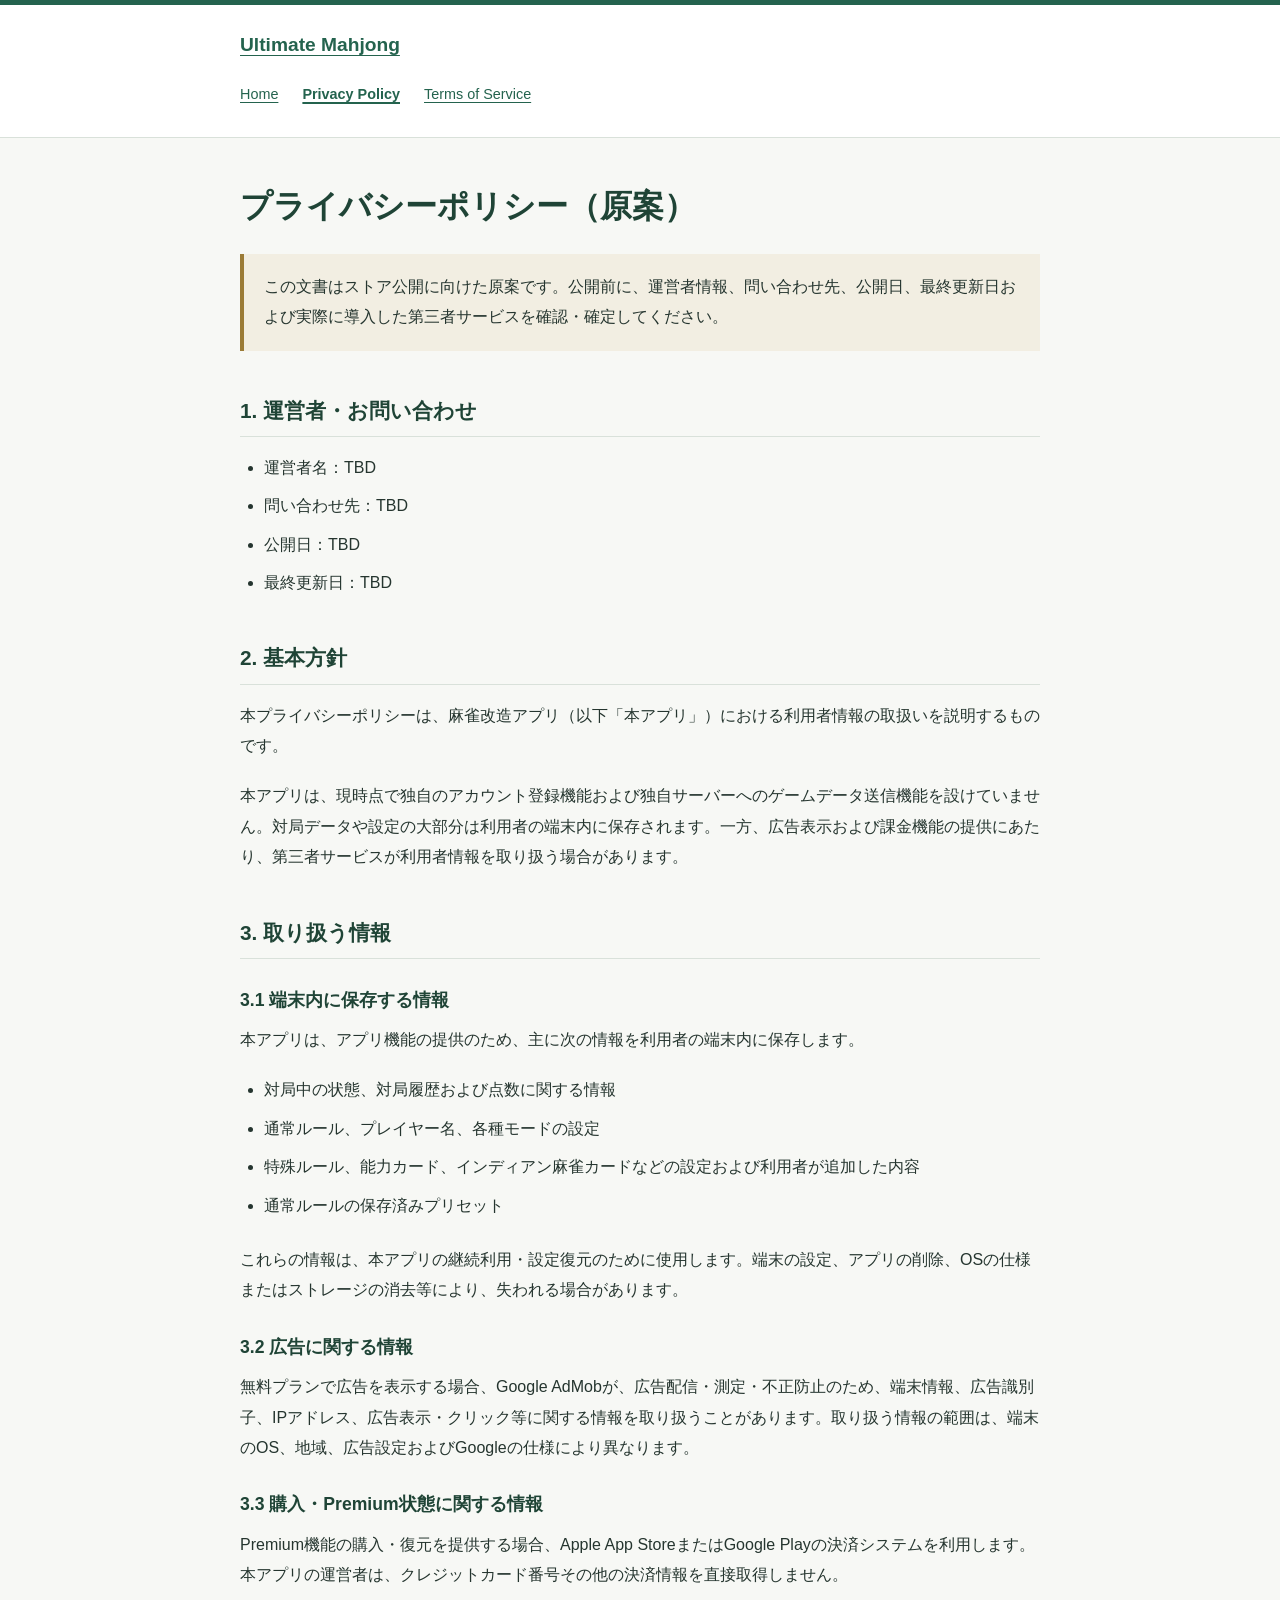
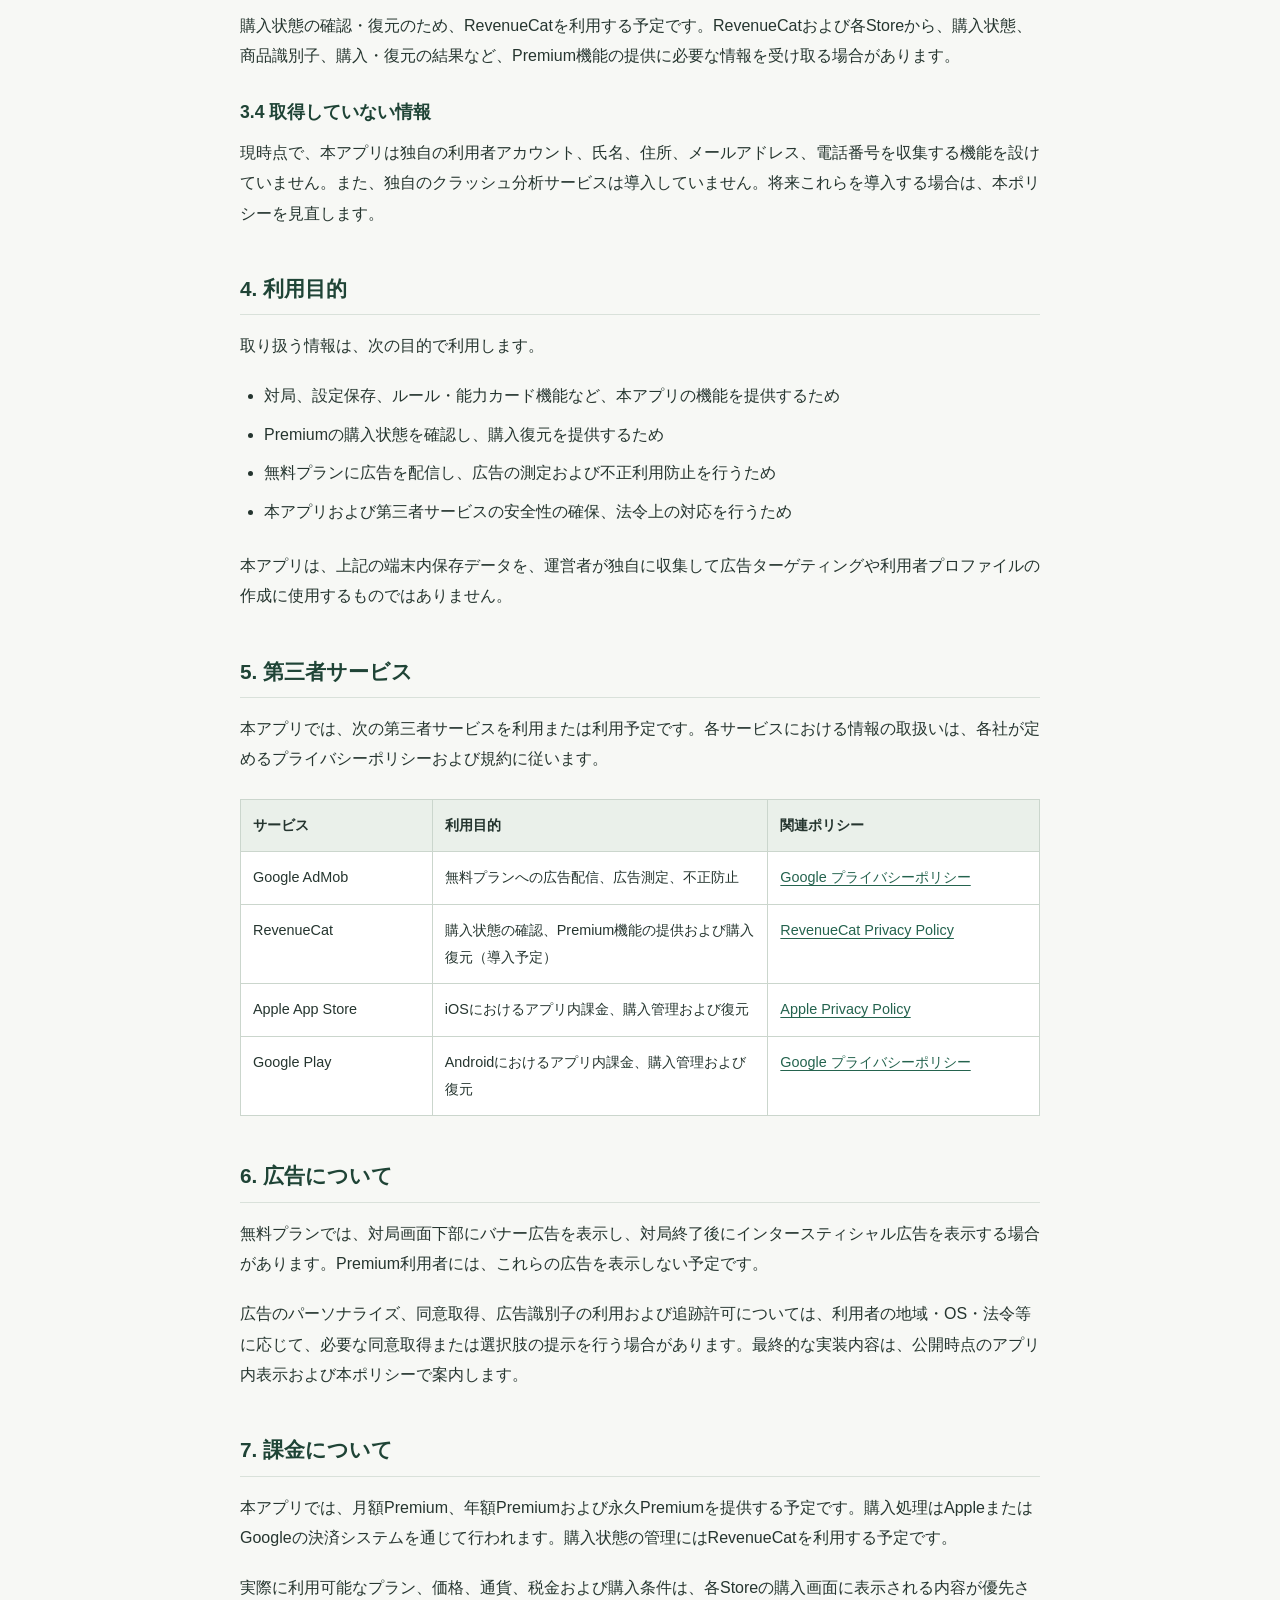
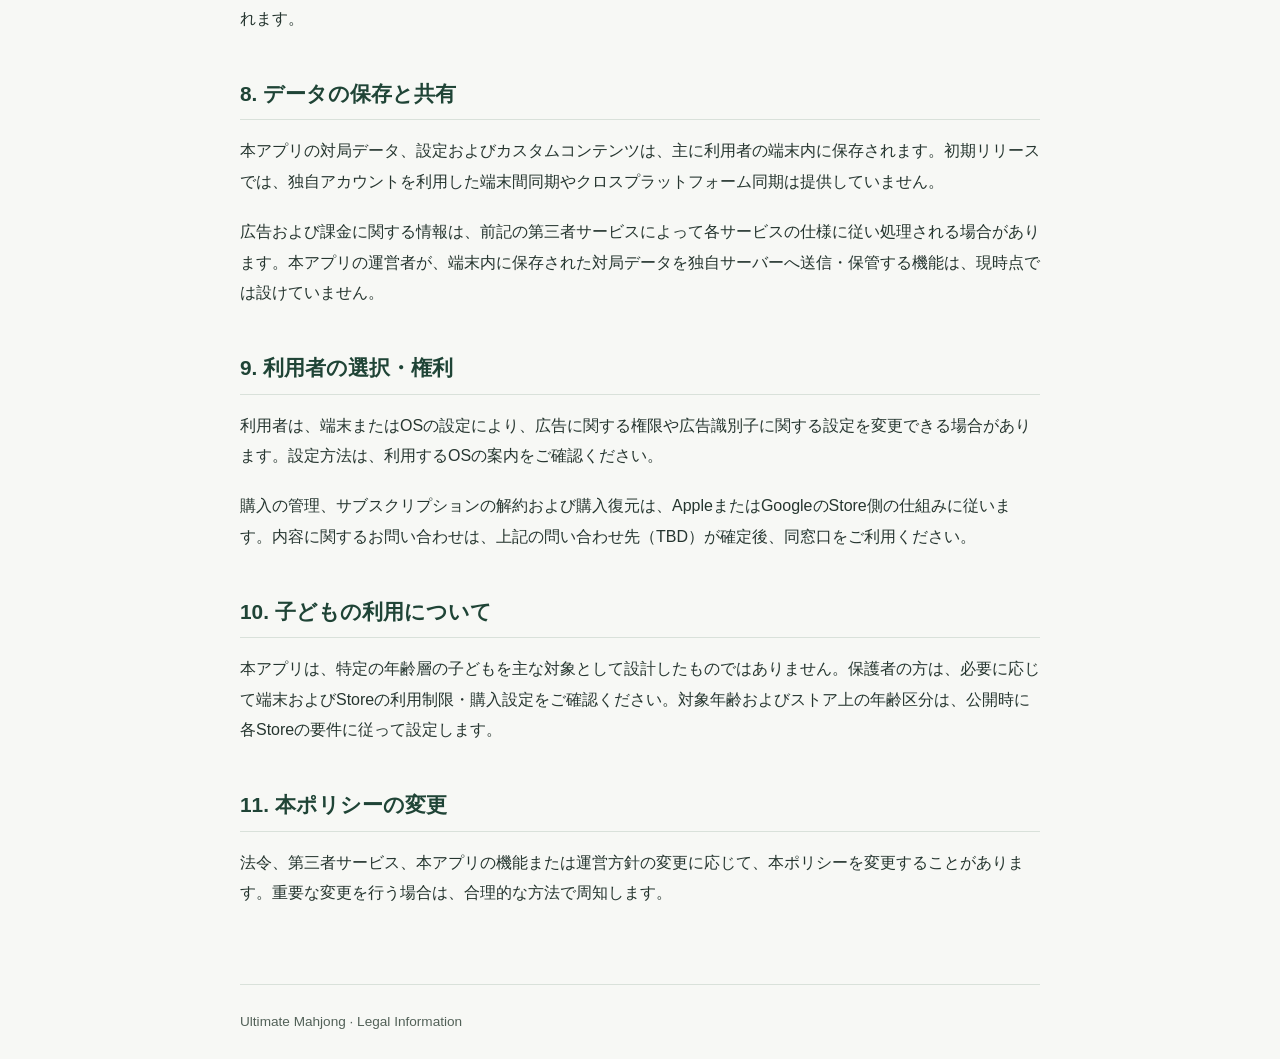
==== privacy.html @ 90c632c1 "initial" ====
<!DOCTYPE html>
<html lang="ja">
<head>
  <meta charset="utf-8">
  <meta name="viewport" content="width=device-width, initial-scale=1">
  <title>Ultimate Mahjong - Privacy Policy</title>
  <meta name="description" content="Ultimate Mahjongのプライバシーポリシー。利用者情報の取扱い、広告、課金および第三者サービスについてご案内します。">
  <link rel="stylesheet" href="styles.css">
</head>
<body>
  <a class="skip-link" href="#main">本文へスキップ</a>
  <header class="site-header">
    <div class="container">
      <a class="brand" href="index.html">Ultimate Mahjong</a>
      <nav aria-label="メインナビゲーション">
        <a href="index.html">Home</a>
        <a href="privacy.html" aria-current="page">Privacy Policy</a>
        <a href="terms.html">Terms of Service</a>
      </nav>
    </div>
  </header>
  <main id="main" class="container" tabindex="-1">
    <article class="legal-document">
<h1>プライバシーポリシー（原案）</h1>

<blockquote class="draft-note"><p>この文書はストア公開に向けた原案です。公開前に、運営者情報、問い合わせ先、公開日、最終更新日および実際に導入した第三者サービスを確認・確定してください。</p></blockquote>

<h2>1. 運営者・お問い合わせ</h2>

<ul>
  <li>運営者名：TBD</li>
  <li>問い合わせ先：TBD</li>
  <li>公開日：TBD</li>
  <li>最終更新日：TBD</li>
</ul>

<h2>2. 基本方針</h2>

<p>本プライバシーポリシーは、麻雀改造アプリ（以下「本アプリ」）における利用者情報の取扱いを説明するものです。</p>

<p>本アプリは、現時点で独自のアカウント登録機能および独自サーバーへのゲームデータ送信機能を設けていません。対局データや設定の大部分は利用者の端末内に保存されます。一方、広告表示および課金機能の提供にあたり、第三者サービスが利用者情報を取り扱う場合があります。</p>

<h2>3. 取り扱う情報</h2>

<h3>3.1 端末内に保存する情報</h3>

<p>本アプリは、アプリ機能の提供のため、主に次の情報を利用者の端末内に保存します。</p>

<ul>
  <li>対局中の状態、対局履歴および点数に関する情報</li>
  <li>通常ルール、プレイヤー名、各種モードの設定</li>
  <li>特殊ルール、能力カード、インディアン麻雀カードなどの設定および利用者が追加した内容</li>
  <li>通常ルールの保存済みプリセット</li>
</ul>

<p>これらの情報は、本アプリの継続利用・設定復元のために使用します。端末の設定、アプリの削除、OSの仕様またはストレージの消去等により、失われる場合があります。</p>

<h3>3.2 広告に関する情報</h3>

<p>無料プランで広告を表示する場合、Google AdMobが、広告配信・測定・不正防止のため、端末情報、広告識別子、IPアドレス、広告表示・クリック等に関する情報を取り扱うことがあります。取り扱う情報の範囲は、端末のOS、地域、広告設定およびGoogleの仕様により異なります。</p>

<h3>3.3 購入・Premium状態に関する情報</h3>

<p>Premium機能の購入・復元を提供する場合、Apple App StoreまたはGoogle Playの決済システムを利用します。本アプリの運営者は、クレジットカード番号その他の決済情報を直接取得しません。</p>

<p>購入状態の確認・復元のため、RevenueCatを利用する予定です。RevenueCatおよび各Storeから、購入状態、商品識別子、購入・復元の結果など、Premium機能の提供に必要な情報を受け取る場合があります。</p>

<h3>3.4 取得していない情報</h3>

<p>現時点で、本アプリは独自の利用者アカウント、氏名、住所、メールアドレス、電話番号を収集する機能を設けていません。また、独自のクラッシュ分析サービスは導入していません。将来これらを導入する場合は、本ポリシーを見直します。</p>

<h2>4. 利用目的</h2>

<p>取り扱う情報は、次の目的で利用します。</p>

<ul>
  <li>対局、設定保存、ルール・能力カード機能など、本アプリの機能を提供するため</li>
  <li>Premiumの購入状態を確認し、購入復元を提供するため</li>
  <li>無料プランに広告を配信し、広告の測定および不正利用防止を行うため</li>
  <li>本アプリおよび第三者サービスの安全性の確保、法令上の対応を行うため</li>
</ul>

<p>本アプリは、上記の端末内保存データを、運営者が独自に収集して広告ターゲティングや利用者プロファイルの作成に使用するものではありません。</p>

<h2>5. 第三者サービス</h2>

<p>本アプリでは、次の第三者サービスを利用または利用予定です。各サービスにおける情報の取扱いは、各社が定めるプライバシーポリシーおよび規約に従います。</p>

<table>
  <thead>
    <tr><th scope="col">サービス</th><th scope="col">利用目的</th><th scope="col">関連ポリシー</th></tr>
  </thead>
  <tbody>

    <tr><td>Google AdMob</td><td>無料プランへの広告配信、広告測定、不正防止</td><td><a href="https://policies.google.com/privacy" target="_blank" rel="noopener noreferrer">Google プライバシーポリシー</a></td></tr>

    <tr><td>RevenueCat</td><td>購入状態の確認、Premium機能の提供および購入復元（導入予定）</td><td><a href="https://www.revenuecat.com/privacy/" target="_blank" rel="noopener noreferrer">RevenueCat Privacy Policy</a></td></tr>

    <tr><td>Apple App Store</td><td>iOSにおけるアプリ内課金、購入管理および復元</td><td><a href="https://www.apple.com/legal/privacy/" target="_blank" rel="noopener noreferrer">Apple Privacy Policy</a></td></tr>

    <tr><td>Google Play</td><td>Androidにおけるアプリ内課金、購入管理および復元</td><td><a href="https://policies.google.com/privacy" target="_blank" rel="noopener noreferrer">Google プライバシーポリシー</a></td></tr>

  </tbody>
</table>

<h2>6. 広告について</h2>

<p>無料プランでは、対局画面下部にバナー広告を表示し、対局終了後にインタースティシャル広告を表示する場合があります。Premium利用者には、これらの広告を表示しない予定です。</p>

<p>広告のパーソナライズ、同意取得、広告識別子の利用および追跡許可については、利用者の地域・OS・法令等に応じて、必要な同意取得または選択肢の提示を行う場合があります。最終的な実装内容は、公開時点のアプリ内表示および本ポリシーで案内します。</p>

<h2>7. 課金について</h2>

<p>本アプリでは、月額Premium、年額Premiumおよび永久Premiumを提供する予定です。購入処理はAppleまたはGoogleの決済システムを通じて行われます。購入状態の管理にはRevenueCatを利用する予定です。</p>

<p>実際に利用可能なプラン、価格、通貨、税金および購入条件は、各Storeの購入画面に表示される内容が優先されます。</p>

<h2>8. データの保存と共有</h2>

<p>本アプリの対局データ、設定およびカスタムコンテンツは、主に利用者の端末内に保存されます。初期リリースでは、独自アカウントを利用した端末間同期やクロスプラットフォーム同期は提供していません。</p>

<p>広告および課金に関する情報は、前記の第三者サービスによって各サービスの仕様に従い処理される場合があります。本アプリの運営者が、端末内に保存された対局データを独自サーバーへ送信・保管する機能は、現時点では設けていません。</p>

<h2>9. 利用者の選択・権利</h2>

<p>利用者は、端末またはOSの設定により、広告に関する権限や広告識別子に関する設定を変更できる場合があります。設定方法は、利用するOSの案内をご確認ください。</p>

<p>購入の管理、サブスクリプションの解約および購入復元は、AppleまたはGoogleのStore側の仕組みに従います。内容に関するお問い合わせは、上記の問い合わせ先（TBD）が確定後、同窓口をご利用ください。</p>

<h2>10. 子どもの利用について</h2>

<p>本アプリは、特定の年齢層の子どもを主な対象として設計したものではありません。保護者の方は、必要に応じて端末およびStoreの利用制限・購入設定をご確認ください。対象年齢およびストア上の年齢区分は、公開時に各Storeの要件に従って設定します。</p>

<h2>11. 本ポリシーの変更</h2>

<p>法令、第三者サービス、本アプリの機能または運営方針の変更に応じて、本ポリシーを変更することがあります。重要な変更を行う場合は、合理的な方法で周知します。</p>
    </article>
  </main>
  <footer class="site-footer container">
    <p>Ultimate Mahjong · Legal Information</p>
  </footer>
</body>
</html>
---- styles.css ----
:root {
  color-scheme: light;
  font-family: -apple-system, BlinkMacSystemFont, "Segoe UI", "Hiragino Kaku Gothic ProN", "Noto Sans JP", Meiryo, sans-serif;
  color: #25352f;
  background: #f7f8f5;
  font-size: 16px;
  line-height: 1.9;
  -webkit-text-size-adjust: 100%;
}

* { box-sizing: border-box; }
body { margin: 0; }
.container { width: min(800px, calc(100% - 40px)); margin-inline: auto; }
a { color: #24634e; text-underline-offset: 0.22em; }
a:hover { color: #163e31; text-decoration-thickness: 2px; }
a:focus-visible { outline: 3px solid #946314; outline-offset: 5px; border-radius: 2px; }
.skip-link { position: absolute; top: 8px; left: 16px; transform: translateY(-180%); padding: 8px 16px; background: #fff; z-index: 1; }
.skip-link:focus { transform: translateY(0); }
.site-header { background: #fff; border-top: 5px solid #24634e; border-bottom: 1px solid #d9e1da; padding-block: 22px; }
.brand { font-size: 1.2rem; font-weight: 700; }
nav { display: flex; flex-wrap: wrap; gap: 4px 24px; margin-top: 12px; font-size: 0.9rem; }
nav a { padding-block: 6px; }
nav a[aria-current="page"] { font-weight: 700; text-decoration-thickness: 2px; }
main { padding-block: 44px 56px; overflow-wrap: anywhere; }
h1, h2, h3 { line-height: 1.5; color: #1f4436; }
h1 { font-size: clamp(1.65rem, 5vw, 2rem); margin: 0 0 24px; }
h2 { margin: 44px 0 16px; padding-bottom: 10px; border-bottom: 1px solid #d9e1da; font-size: 1.3rem; }
h3 { margin: 28px 0 12px; font-size: 1.1rem; }
p { margin: 0 0 20px; }
ul { padding-left: 1.5em; margin: 16px 0 24px; }
li + li { margin-top: 8px; }
.draft-note { margin: 0 0 32px; padding: 18px 20px; border-left: 4px solid #9b7b36; background: #f2eee2; }
.draft-note p { margin: 0; }
table { width: 100%; border-collapse: collapse; table-layout: fixed; margin: 24px 0; background: #fff; font-size: 0.9rem; }
th, td { border: 1px solid #cbd6cd; padding: 12px; text-align: left; vertical-align: top; overflow-wrap: anywhere; }
th { background: #eaf0ea; }
th:first-child { width: 24%; }
th:nth-child(2) { width: 42%; }
.home-intro { padding-block: 16px 20px; }
.eyebrow { font-size: 0.9rem; font-weight: 600; color: #496354; margin-bottom: 12px; letter-spacing: 0.05em; }
.document-links { display: grid; grid-template-columns: repeat(2, minmax(0, 1fr)); gap: 20px; }
.document-links > a { display: block; padding: 24px; border: 1px solid #cbd6cd; border-top: 3px solid #24634e; border-radius: 6px; background: #fff; font-size: 1.1rem; font-weight: 700; }
.document-links span { display: block; margin-top: 8px; font-size: 0.85rem; font-weight: 400; }
.site-footer { padding-block: 24px; border-top: 1px solid #d9e1da; color: #526158; font-size: 0.85rem; }
.site-footer p { margin: 0; }

@media (max-width: 540px) {
  .container { width: calc(100% - 32px); }
  main { padding-block: 32px 40px; }
  nav { gap: 4px 16px; }
  .document-links { grid-template-columns: 1fr; gap: 16px; }
  .draft-note { padding: 16px; }
  th, td { padding: 8px 6px; }
  table { font-size: 0.875rem; }
}
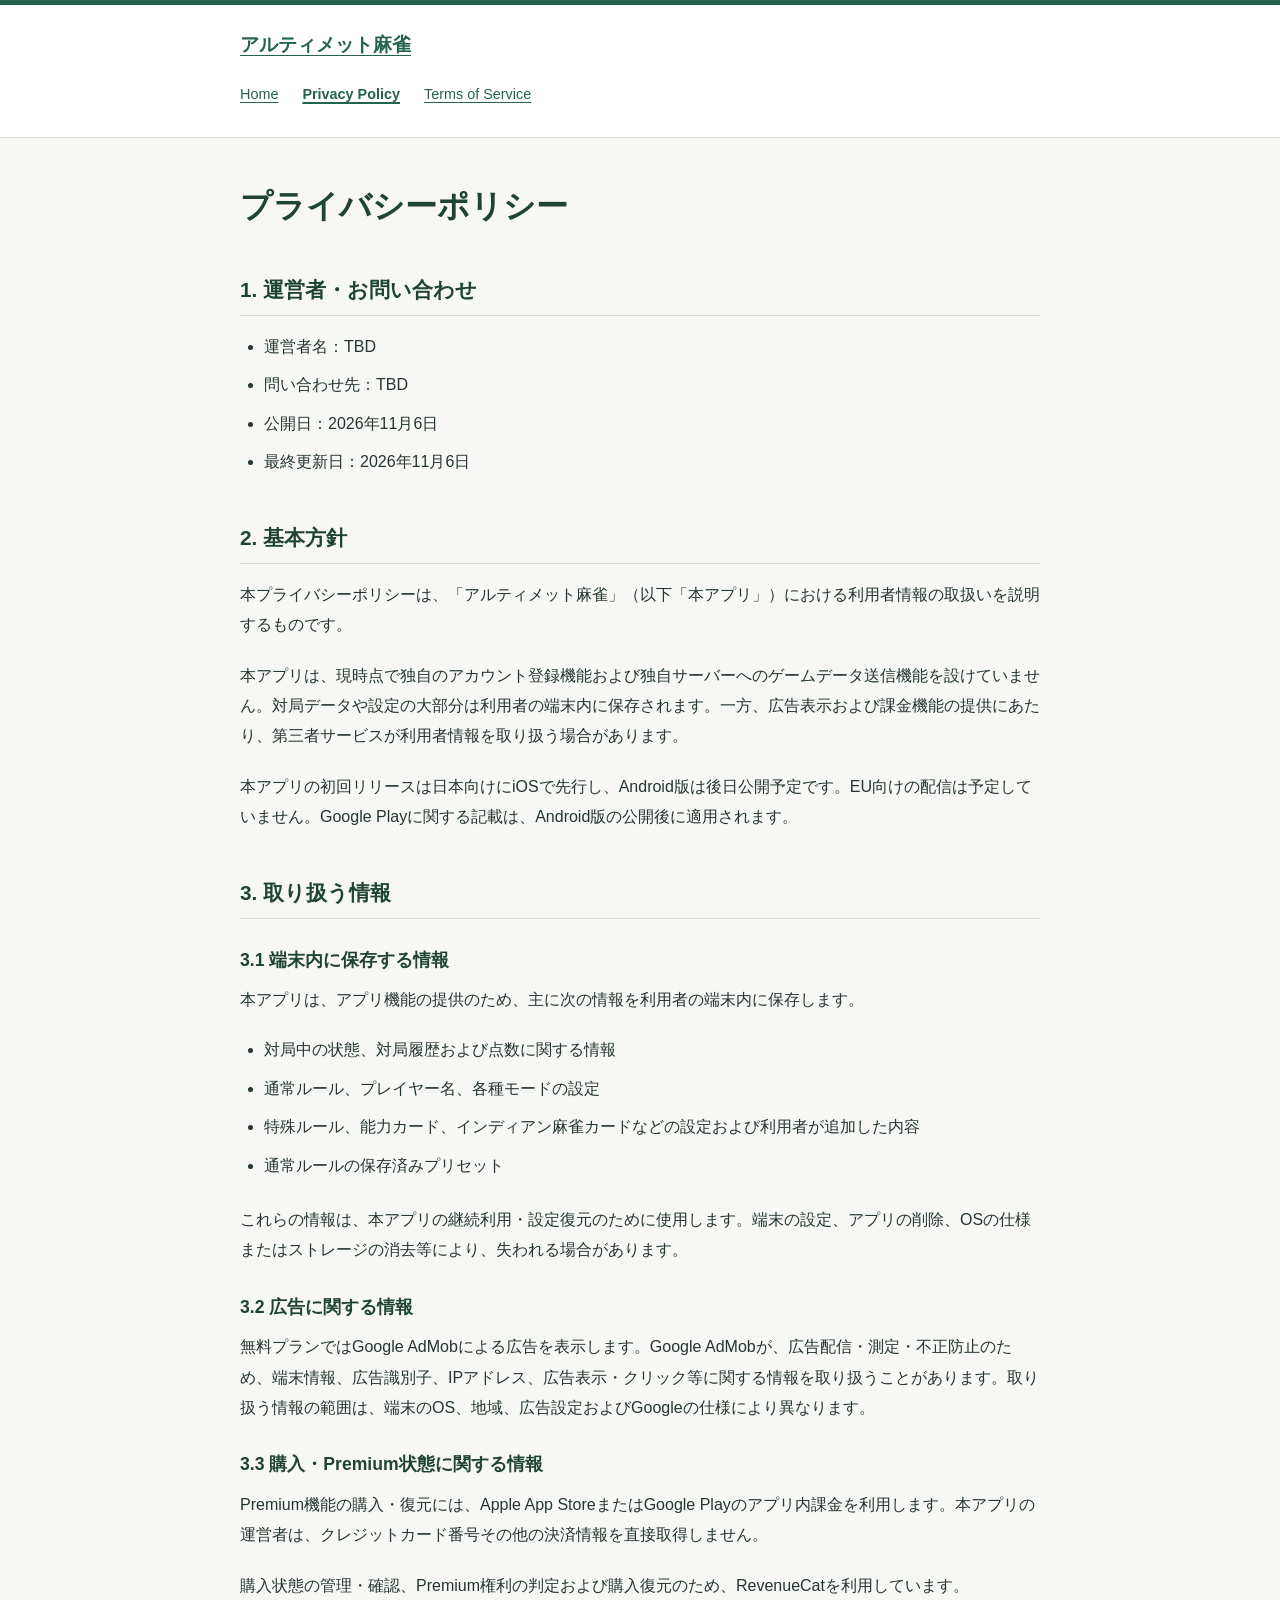
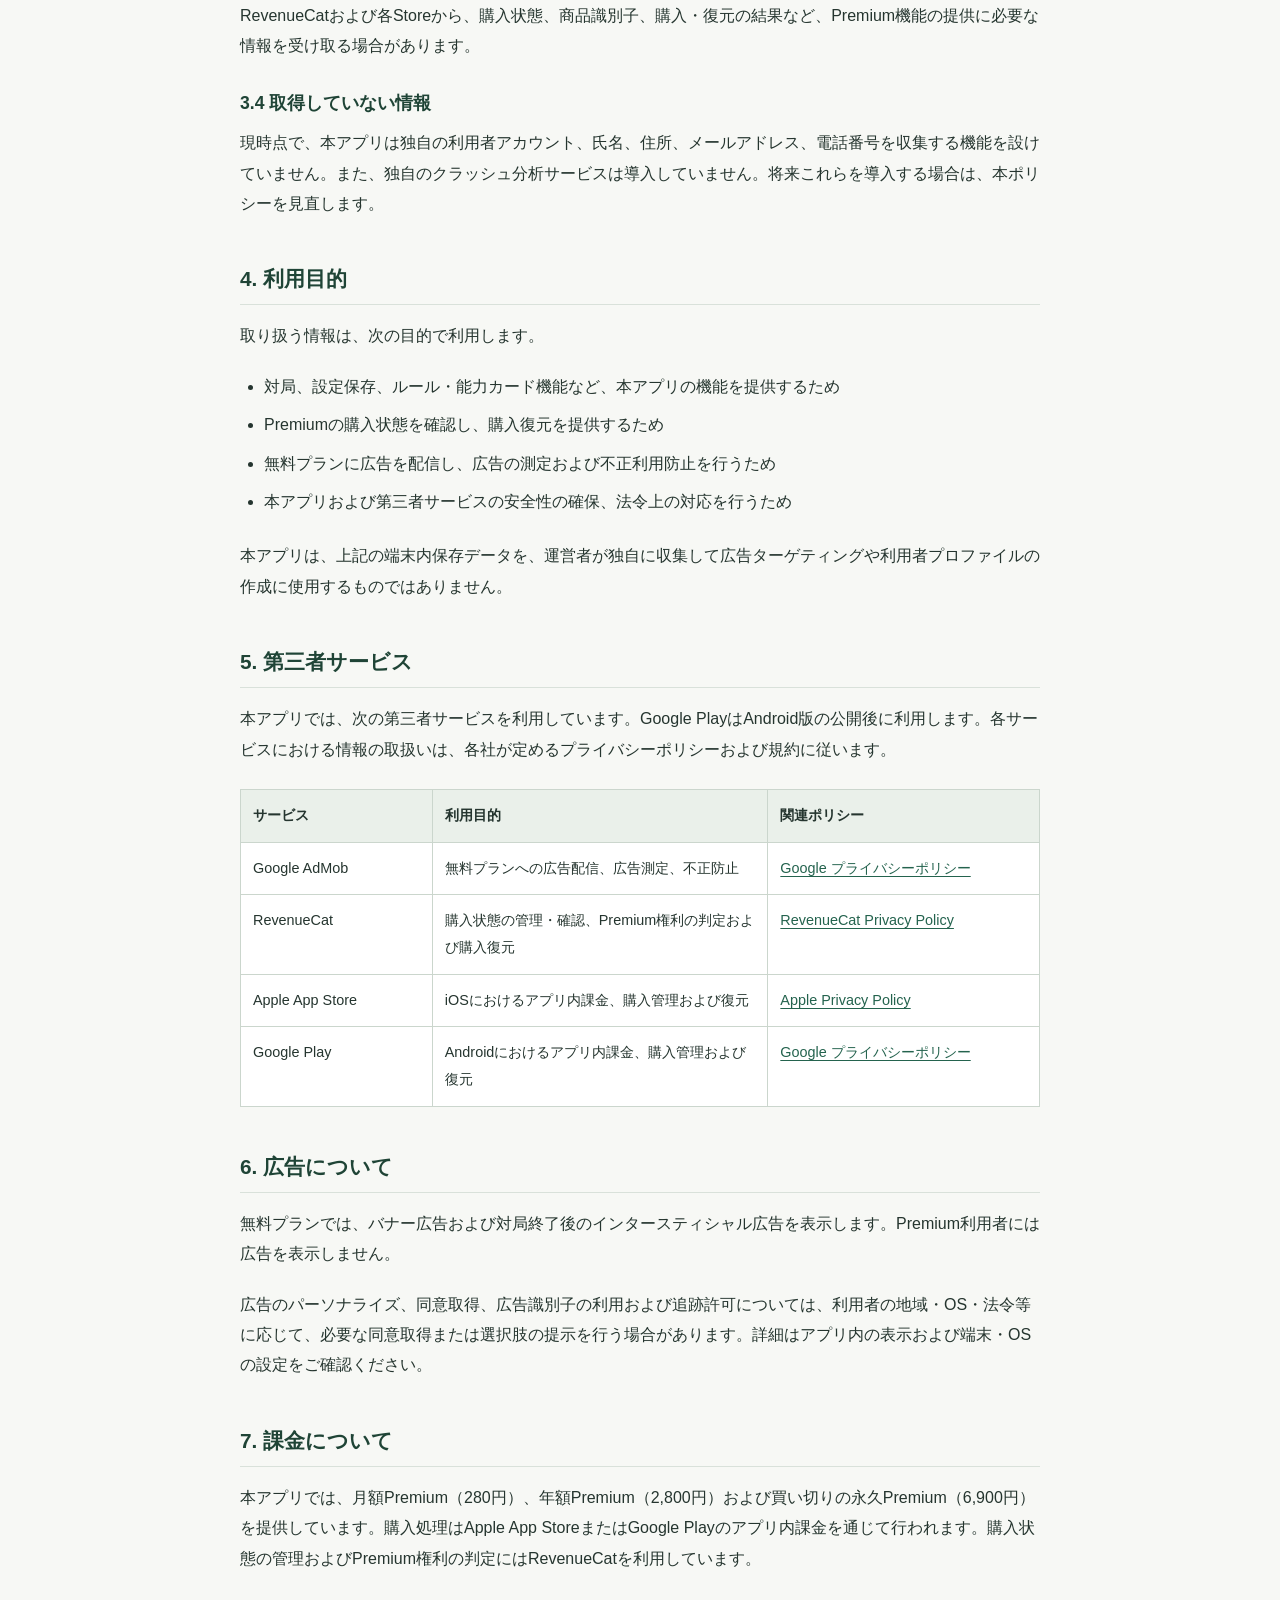
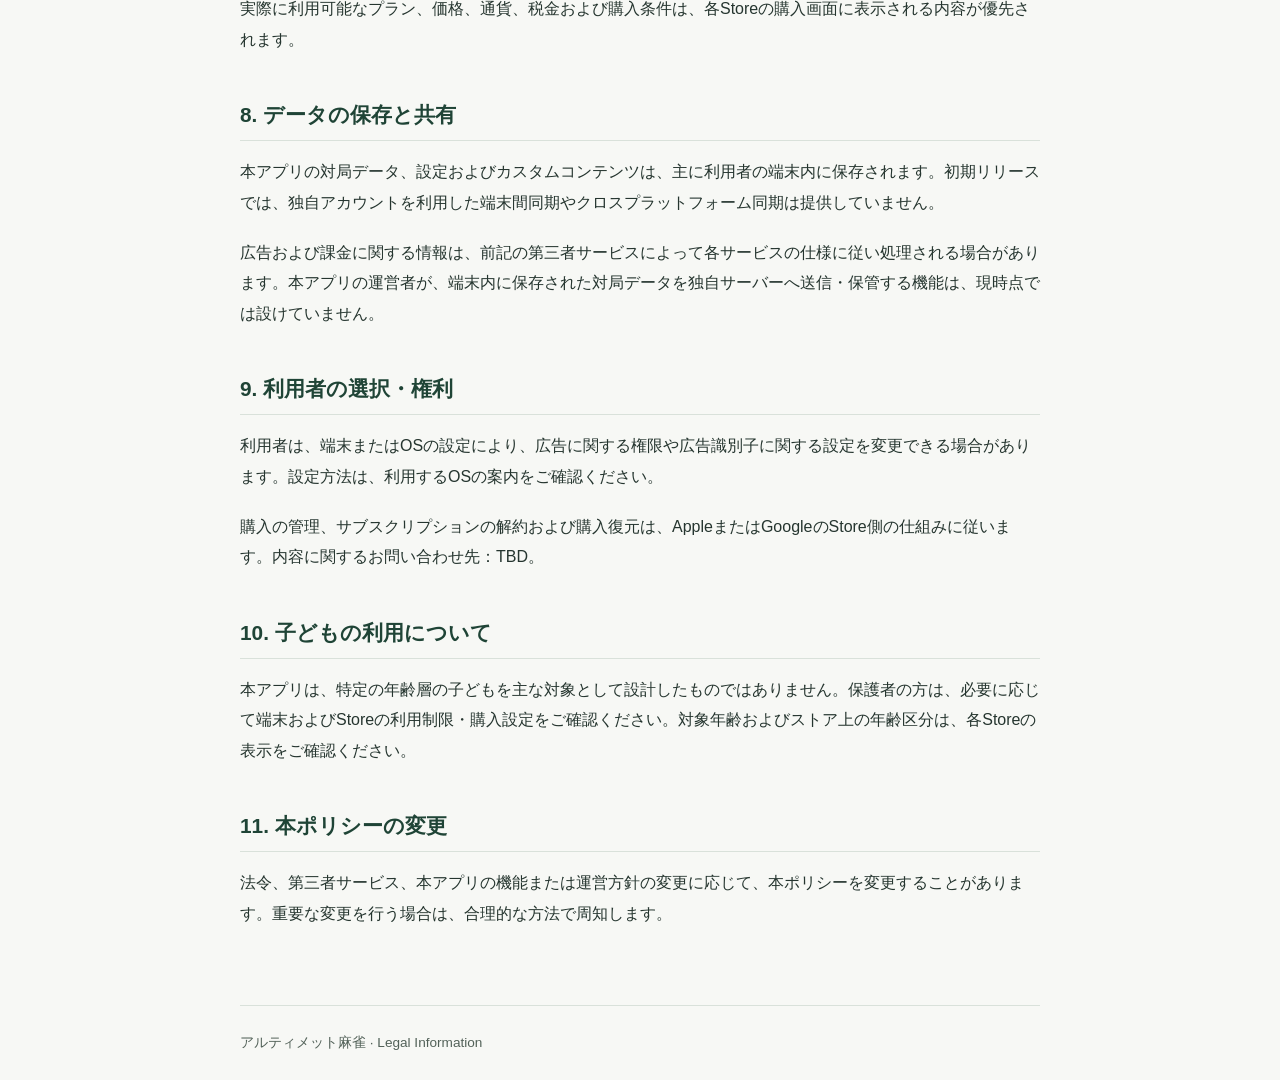
==== commit 7c726ff2: "更新" ====
--- a/privacy.html
+++ b/privacy.html
@@ -3,15 +3,15 @@
 <head>
   <meta charset="utf-8">
   <meta name="viewport" content="width=device-width, initial-scale=1">
-  <title>Ultimate Mahjong - Privacy Policy</title>
-  <meta name="description" content="Ultimate Mahjongのプライバシーポリシー。利用者情報の取扱い、広告、課金および第三者サービスについてご案内します。">
+  <title>アルティメット麻雀 - Privacy Policy</title>
+  <meta name="description" content="アルティメット麻雀のプライバシーポリシー。利用者情報の取扱い、広告、課金および第三者サービスについてご案内します。">
   <link rel="stylesheet" href="styles.css">
 </head>
 <body>
   <a class="skip-link" href="#main">本文へスキップ</a>
   <header class="site-header">
     <div class="container">
-      <a class="brand" href="index.html">Ultimate Mahjong</a>
+      <a class="brand" href="index.html">アルティメット麻雀</a>
       <nav aria-label="メインナビゲーション">
         <a href="index.html">Home</a>
         <a href="privacy.html" aria-current="page">Privacy Policy</a>
@@ -21,24 +21,25 @@
   </header>
   <main id="main" class="container" tabindex="-1">
     <article class="legal-document">
-<h1>プライバシーポリシー（原案）</h1>
+<h1>プライバシーポリシー</h1>
 
-<blockquote class="draft-note"><p>この文書はストア公開に向けた原案です。公開前に、運営者情報、問い合わせ先、公開日、最終更新日および実際に導入した第三者サービスを確認・確定してください。</p></blockquote>
 
 <h2>1. 運営者・お問い合わせ</h2>
 
 <ul>
   <li>運営者名：TBD</li>
   <li>問い合わせ先：TBD</li>
-  <li>公開日：TBD</li>
-  <li>最終更新日：TBD</li>
+  <li>公開日：2026年11月6日</li>
+  <li>最終更新日：2026年11月6日</li>
 </ul>
 
 <h2>2. 基本方針</h2>
 
-<p>本プライバシーポリシーは、麻雀改造アプリ（以下「本アプリ」）における利用者情報の取扱いを説明するものです。</p>
+<p>本プライバシーポリシーは、「アルティメット麻雀」（以下「本アプリ」）における利用者情報の取扱いを説明するものです。</p>
 
 <p>本アプリは、現時点で独自のアカウント登録機能および独自サーバーへのゲームデータ送信機能を設けていません。対局データや設定の大部分は利用者の端末内に保存されます。一方、広告表示および課金機能の提供にあたり、第三者サービスが利用者情報を取り扱う場合があります。</p>
+
+<p>本アプリの初回リリースは日本向けにiOSで先行し、Android版は後日公開予定です。EU向けの配信は予定していません。Google Playに関する記載は、Android版の公開後に適用されます。</p>
 
 <h2>3. 取り扱う情報</h2>
 
@@ -57,13 +58,13 @@
 
 <h3>3.2 広告に関する情報</h3>
 
-<p>無料プランで広告を表示する場合、Google AdMobが、広告配信・測定・不正防止のため、端末情報、広告識別子、IPアドレス、広告表示・クリック等に関する情報を取り扱うことがあります。取り扱う情報の範囲は、端末のOS、地域、広告設定およびGoogleの仕様により異なります。</p>
+<p>無料プランではGoogle AdMobによる広告を表示します。Google AdMobが、広告配信・測定・不正防止のため、端末情報、広告識別子、IPアドレス、広告表示・クリック等に関する情報を取り扱うことがあります。取り扱う情報の範囲は、端末のOS、地域、広告設定およびGoogleの仕様により異なります。</p>
 
 <h3>3.3 購入・Premium状態に関する情報</h3>
 
-<p>Premium機能の購入・復元を提供する場合、Apple App StoreまたはGoogle Playの決済システムを利用します。本アプリの運営者は、クレジットカード番号その他の決済情報を直接取得しません。</p>
+<p>Premium機能の購入・復元には、Apple App StoreまたはGoogle Playのアプリ内課金を利用します。本アプリの運営者は、クレジットカード番号その他の決済情報を直接取得しません。</p>
 
-<p>購入状態の確認・復元のため、RevenueCatを利用する予定です。RevenueCatおよび各Storeから、購入状態、商品識別子、購入・復元の結果など、Premium機能の提供に必要な情報を受け取る場合があります。</p>
+<p>購入状態の管理・確認、Premium権利の判定および購入復元のため、RevenueCatを利用しています。RevenueCatおよび各Storeから、購入状態、商品識別子、購入・復元の結果など、Premium機能の提供に必要な情報を受け取る場合があります。</p>
 
 <h3>3.4 取得していない情報</h3>
 
@@ -84,7 +85,7 @@
 
 <h2>5. 第三者サービス</h2>
 
-<p>本アプリでは、次の第三者サービスを利用または利用予定です。各サービスにおける情報の取扱いは、各社が定めるプライバシーポリシーおよび規約に従います。</p>
+<p>本アプリでは、次の第三者サービスを利用しています。Google PlayはAndroid版の公開後に利用します。各サービスにおける情報の取扱いは、各社が定めるプライバシーポリシーおよび規約に従います。</p>
 
 <table>
   <thead>
@@ -94,7 +95,7 @@
 
     <tr><td>Google AdMob</td><td>無料プランへの広告配信、広告測定、不正防止</td><td><a href="https://policies.google.com/privacy" target="_blank" rel="noopener noreferrer">Google プライバシーポリシー</a></td></tr>
 
-    <tr><td>RevenueCat</td><td>購入状態の確認、Premium機能の提供および購入復元（導入予定）</td><td><a href="https://www.revenuecat.com/privacy/" target="_blank" rel="noopener noreferrer">RevenueCat Privacy Policy</a></td></tr>
+    <tr><td>RevenueCat</td><td>購入状態の管理・確認、Premium権利の判定および購入復元</td><td><a href="https://www.revenuecat.com/privacy/" target="_blank" rel="noopener noreferrer">RevenueCat Privacy Policy</a></td></tr>
 
     <tr><td>Apple App Store</td><td>iOSにおけるアプリ内課金、購入管理および復元</td><td><a href="https://www.apple.com/legal/privacy/" target="_blank" rel="noopener noreferrer">Apple Privacy Policy</a></td></tr>
 
@@ -105,13 +106,13 @@
 
 <h2>6. 広告について</h2>
 
-<p>無料プランでは、対局画面下部にバナー広告を表示し、対局終了後にインタースティシャル広告を表示する場合があります。Premium利用者には、これらの広告を表示しない予定です。</p>
+<p>無料プランでは、バナー広告および対局終了後のインタースティシャル広告を表示します。Premium利用者には広告を表示しません。</p>
 
-<p>広告のパーソナライズ、同意取得、広告識別子の利用および追跡許可については、利用者の地域・OS・法令等に応じて、必要な同意取得または選択肢の提示を行う場合があります。最終的な実装内容は、公開時点のアプリ内表示および本ポリシーで案内します。</p>
+<p>広告のパーソナライズ、同意取得、広告識別子の利用および追跡許可については、利用者の地域・OS・法令等に応じて、必要な同意取得または選択肢の提示を行う場合があります。詳細はアプリ内の表示および端末・OSの設定をご確認ください。</p>
 
 <h2>7. 課金について</h2>
 
-<p>本アプリでは、月額Premium、年額Premiumおよび永久Premiumを提供する予定です。購入処理はAppleまたはGoogleの決済システムを通じて行われます。購入状態の管理にはRevenueCatを利用する予定です。</p>
+<p>本アプリでは、月額Premium（280円）、年額Premium（2,800円）および買い切りの永久Premium（6,900円）を提供しています。購入処理はApple App StoreまたはGoogle Playのアプリ内課金を通じて行われます。購入状態の管理およびPremium権利の判定にはRevenueCatを利用しています。</p>
 
 <p>実際に利用可能なプラン、価格、通貨、税金および購入条件は、各Storeの購入画面に表示される内容が優先されます。</p>
 
@@ -125,11 +126,11 @@
 
 <p>利用者は、端末またはOSの設定により、広告に関する権限や広告識別子に関する設定を変更できる場合があります。設定方法は、利用するOSの案内をご確認ください。</p>
 
-<p>購入の管理、サブスクリプションの解約および購入復元は、AppleまたはGoogleのStore側の仕組みに従います。内容に関するお問い合わせは、上記の問い合わせ先（TBD）が確定後、同窓口をご利用ください。</p>
+<p>購入の管理、サブスクリプションの解約および購入復元は、AppleまたはGoogleのStore側の仕組みに従います。内容に関するお問い合わせ先：TBD。</p>
 
 <h2>10. 子どもの利用について</h2>
 
-<p>本アプリは、特定の年齢層の子どもを主な対象として設計したものではありません。保護者の方は、必要に応じて端末およびStoreの利用制限・購入設定をご確認ください。対象年齢およびストア上の年齢区分は、公開時に各Storeの要件に従って設定します。</p>
+<p>本アプリは、特定の年齢層の子どもを主な対象として設計したものではありません。保護者の方は、必要に応じて端末およびStoreの利用制限・購入設定をご確認ください。対象年齢およびストア上の年齢区分は、各Storeの表示をご確認ください。</p>
 
 <h2>11. 本ポリシーの変更</h2>
 
@@ -137,7 +138,7 @@
     </article>
   </main>
   <footer class="site-footer container">
-    <p>Ultimate Mahjong · Legal Information</p>
+    <p>アルティメット麻雀 · Legal Information</p>
   </footer>
 </body>
 </html>
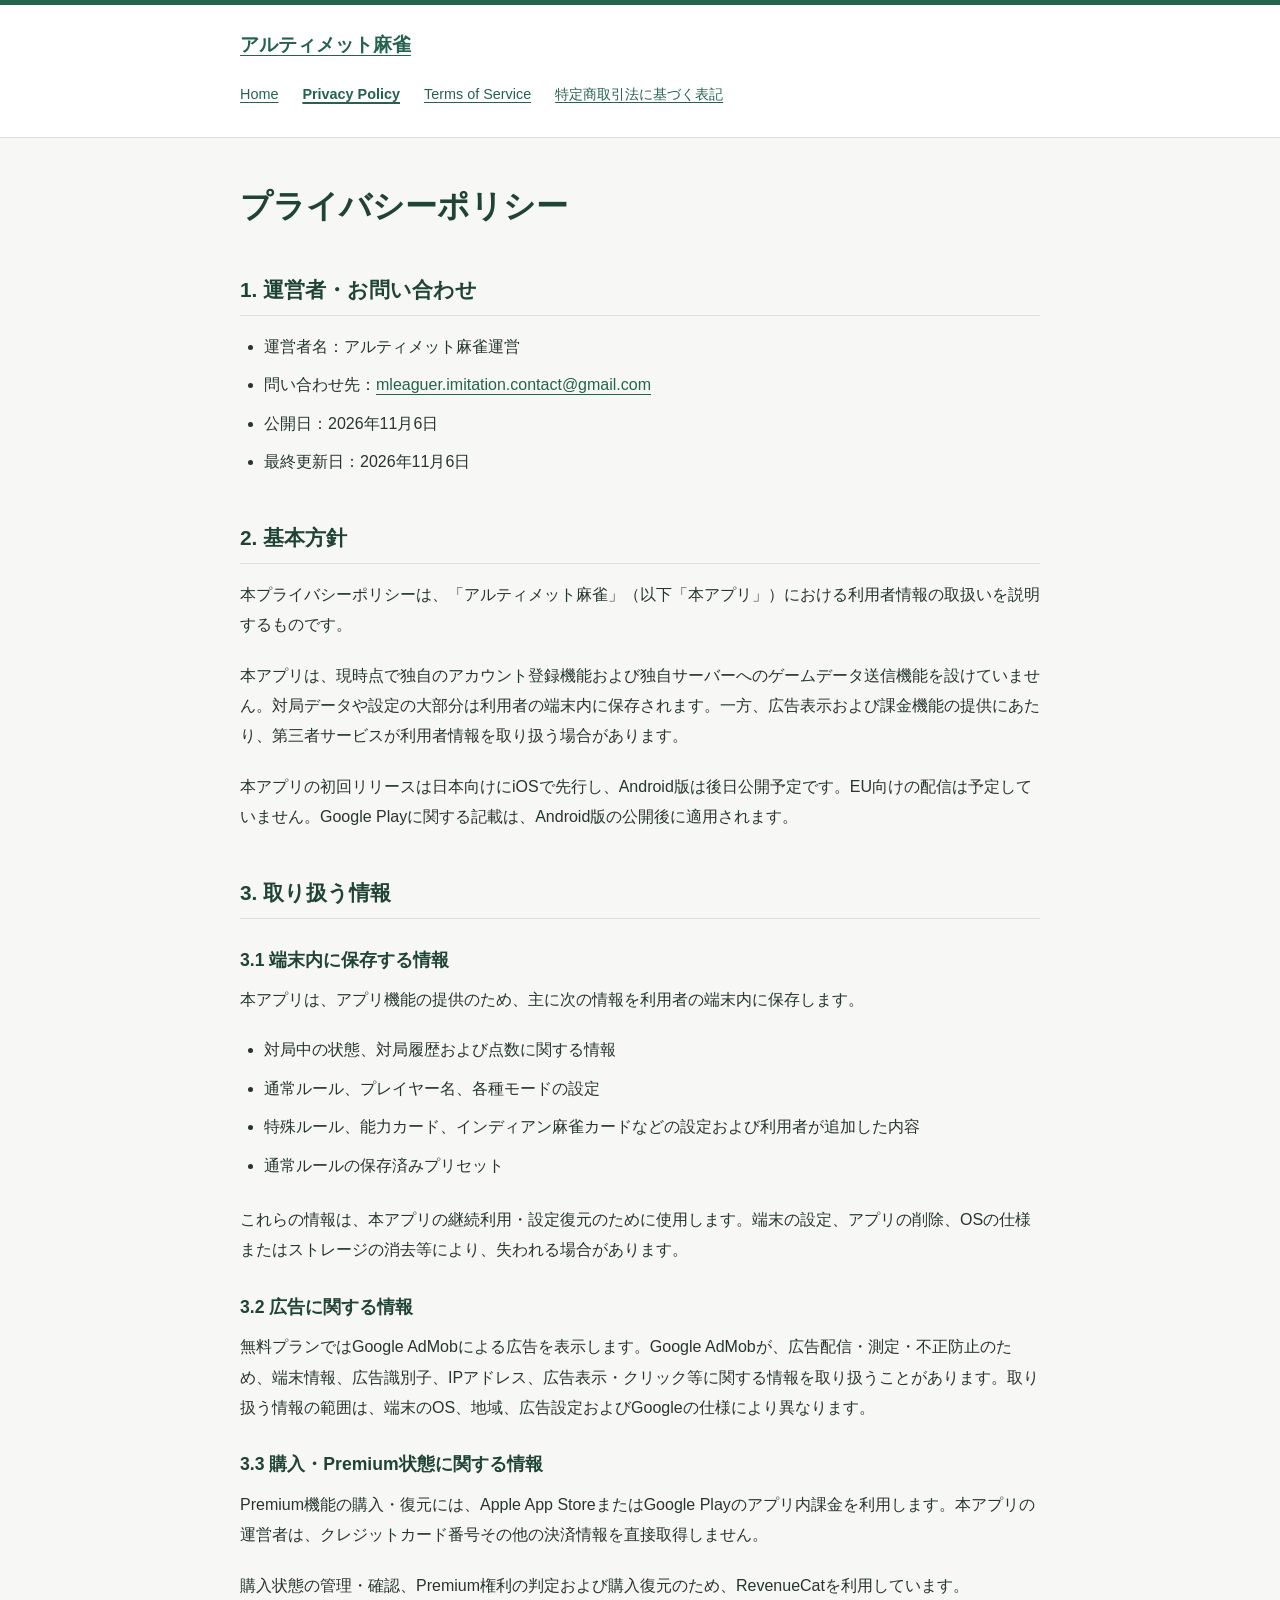
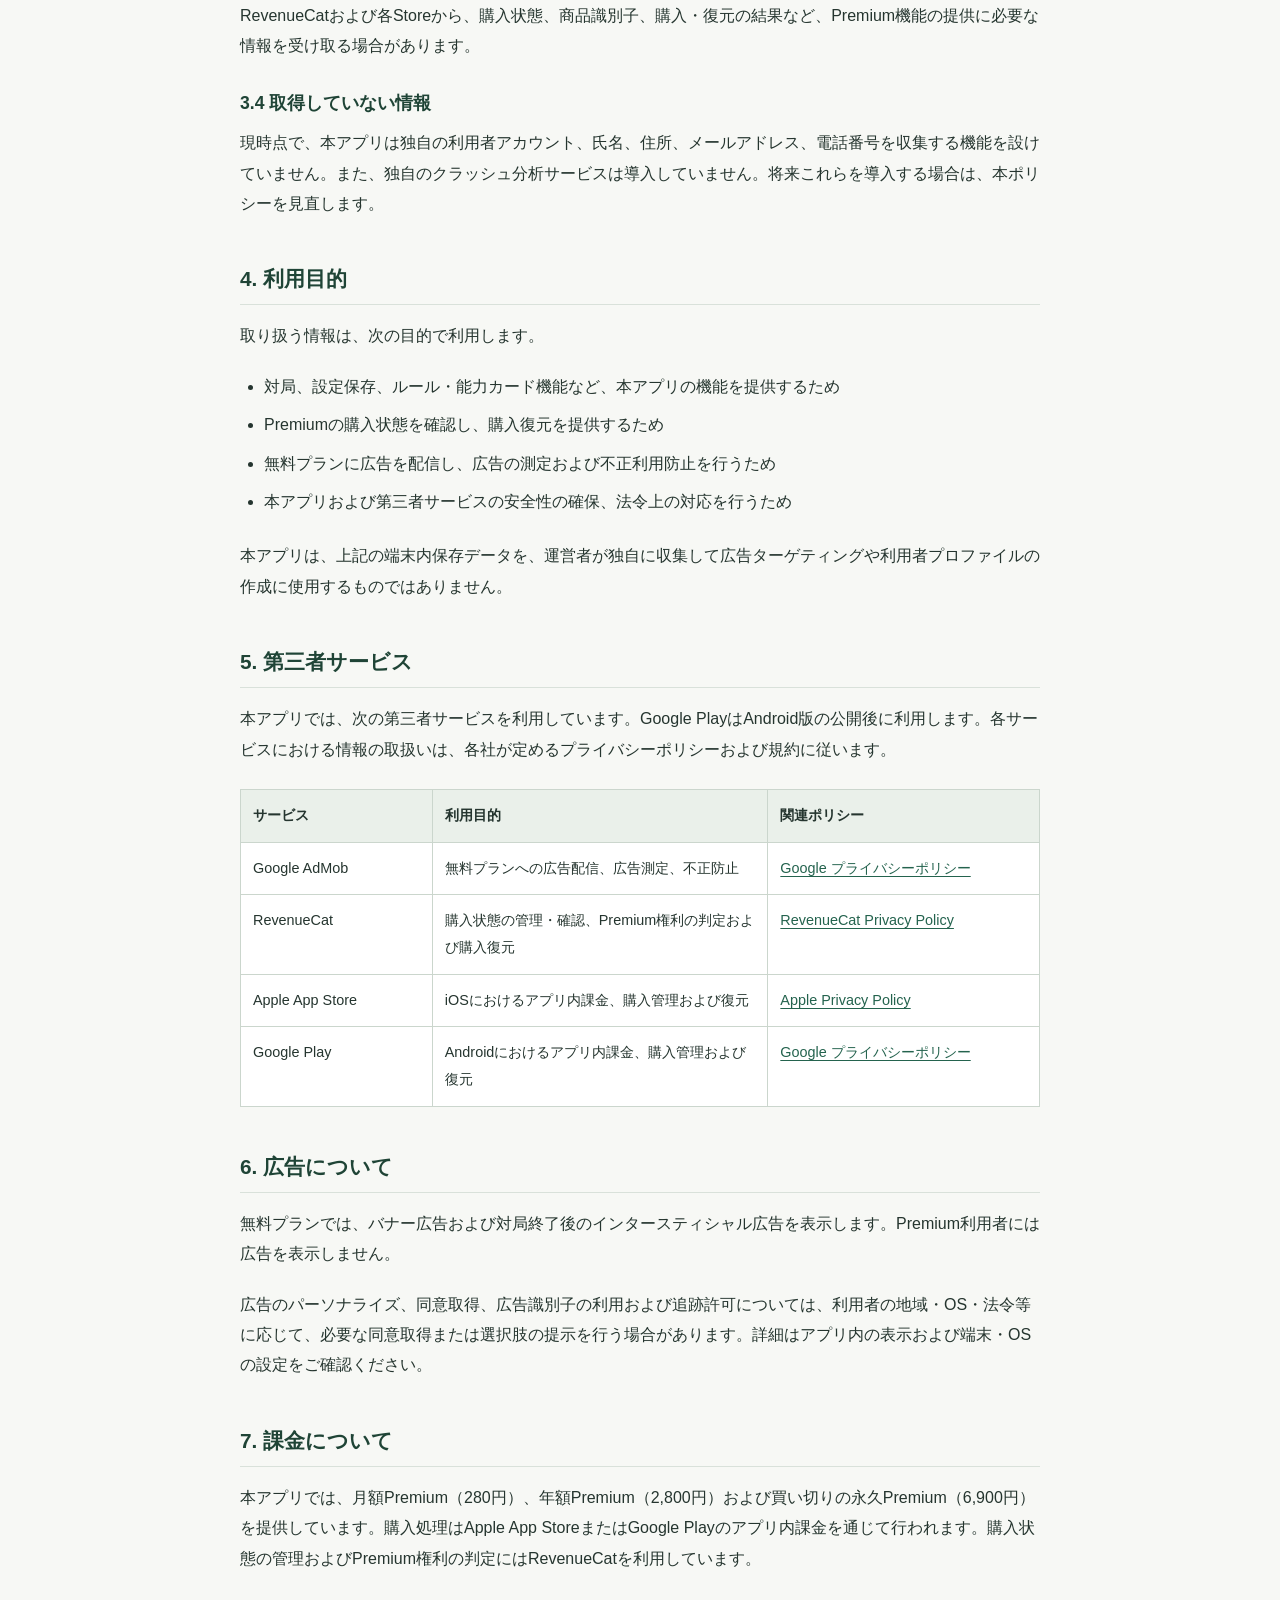
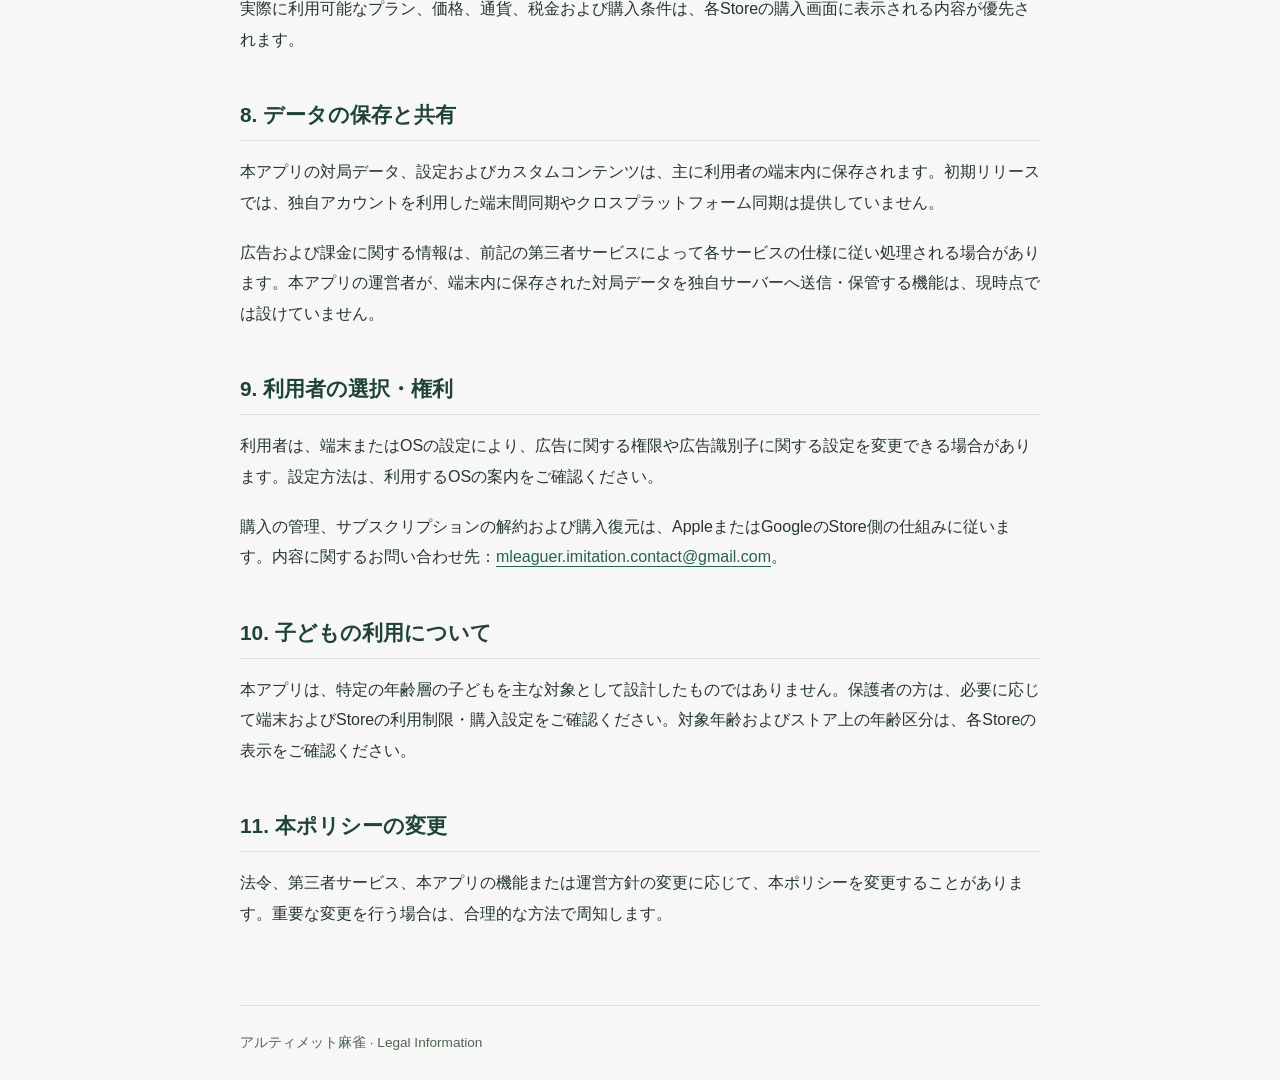
==== commit 0c3f70bf: "Add commercial disclosure and finalize legal contact details" ====
--- a/privacy.html
+++ b/privacy.html
@@ -16,6 +16,7 @@
         <a href="index.html">Home</a>
         <a href="privacy.html" aria-current="page">Privacy Policy</a>
         <a href="terms.html">Terms of Service</a>
+        <a href="commercial.html">特定商取引法に基づく表記</a>
       </nav>
     </div>
   </header>
@@ -23,12 +24,11 @@
     <article class="legal-document">
 <h1>プライバシーポリシー</h1>
 
-
 <h2>1. 運営者・お問い合わせ</h2>
 
 <ul>
-  <li>運営者名：TBD</li>
-  <li>問い合わせ先：TBD</li>
+  <li>運営者名：アルティメット麻雀運営</li>
+  <li>問い合わせ先：<a href="mailto:mleaguer.imitation.contact@gmail.com">mleaguer.imitation.contact@gmail.com</a></li>
   <li>公開日：2026年11月6日</li>
   <li>最終更新日：2026年11月6日</li>
 </ul>
@@ -126,7 +126,7 @@
 
 <p>利用者は、端末またはOSの設定により、広告に関する権限や広告識別子に関する設定を変更できる場合があります。設定方法は、利用するOSの案内をご確認ください。</p>
 
-<p>購入の管理、サブスクリプションの解約および購入復元は、AppleまたはGoogleのStore側の仕組みに従います。内容に関するお問い合わせ先：TBD。</p>
+<p>購入の管理、サブスクリプションの解約および購入復元は、AppleまたはGoogleのStore側の仕組みに従います。内容に関するお問い合わせ先：<a href="mailto:mleaguer.imitation.contact@gmail.com">mleaguer.imitation.contact@gmail.com</a>。</p>
 
 <h2>10. 子どもの利用について</h2>
 
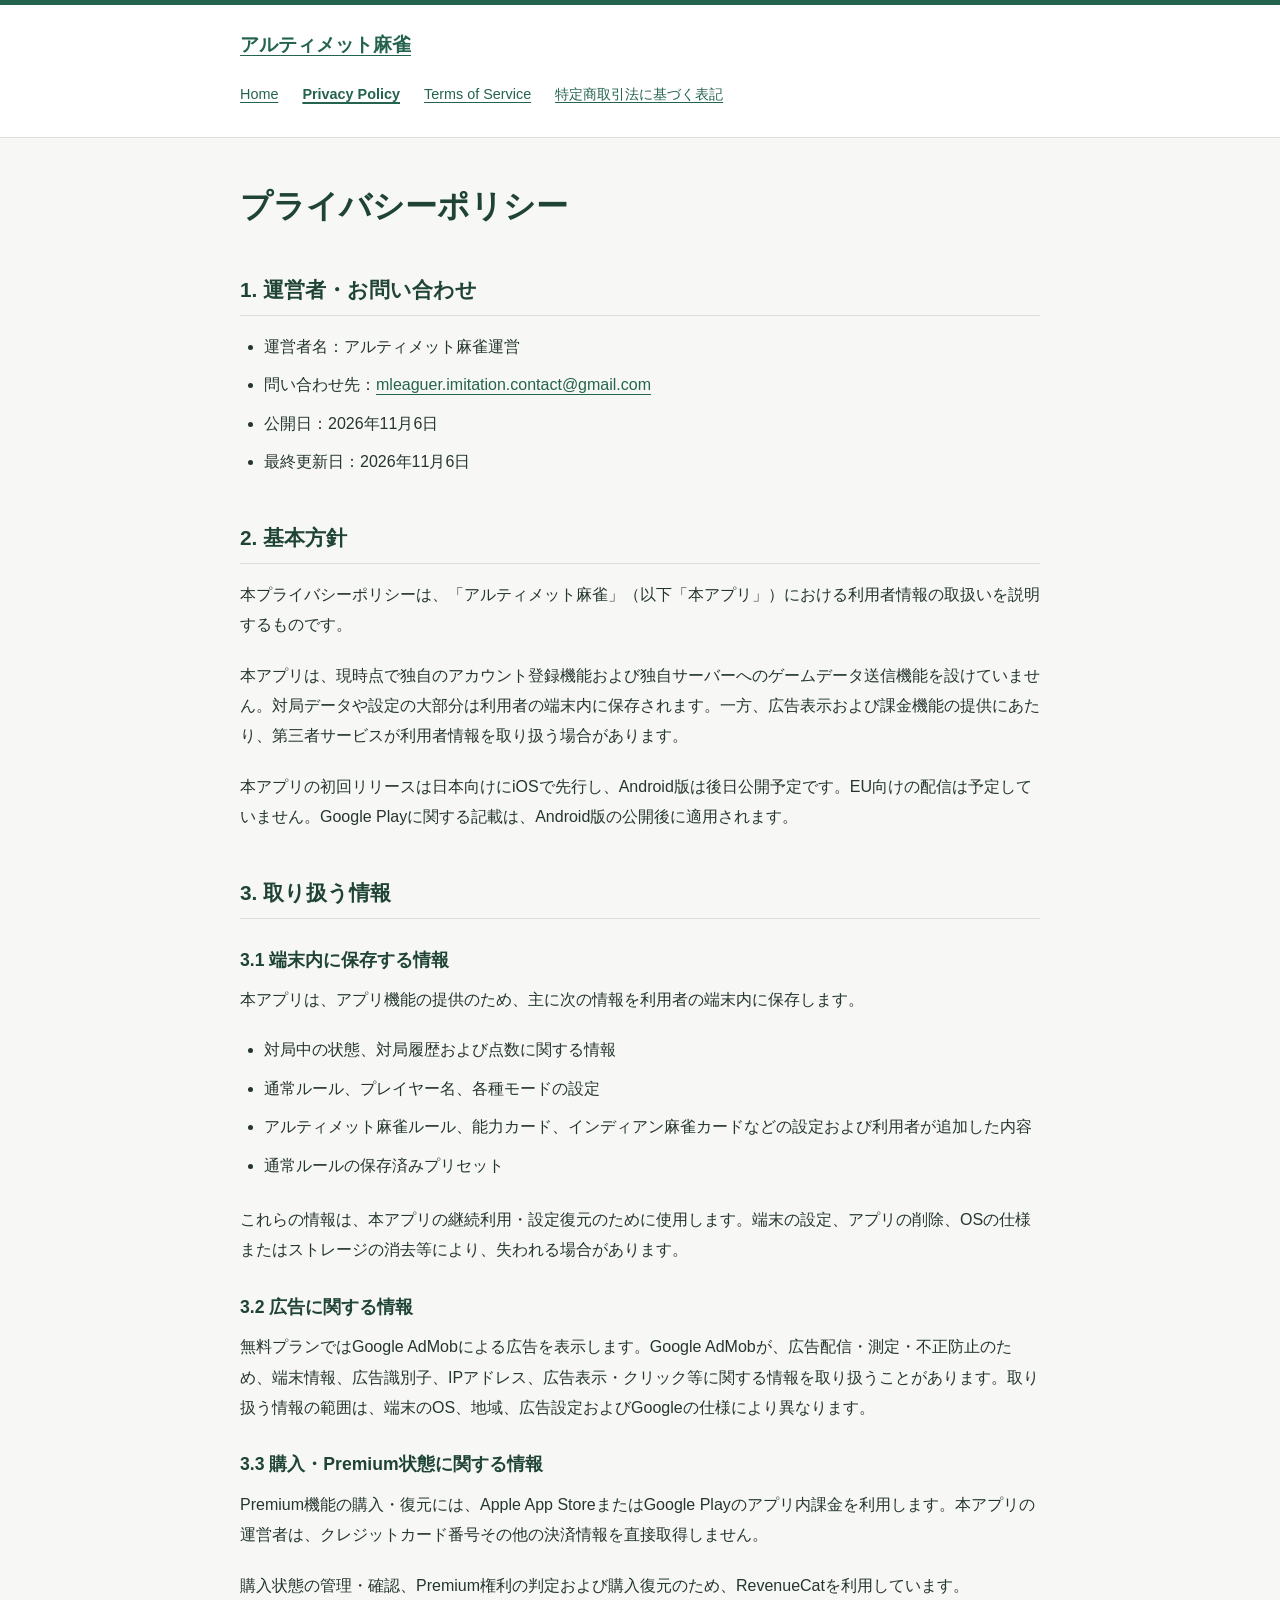
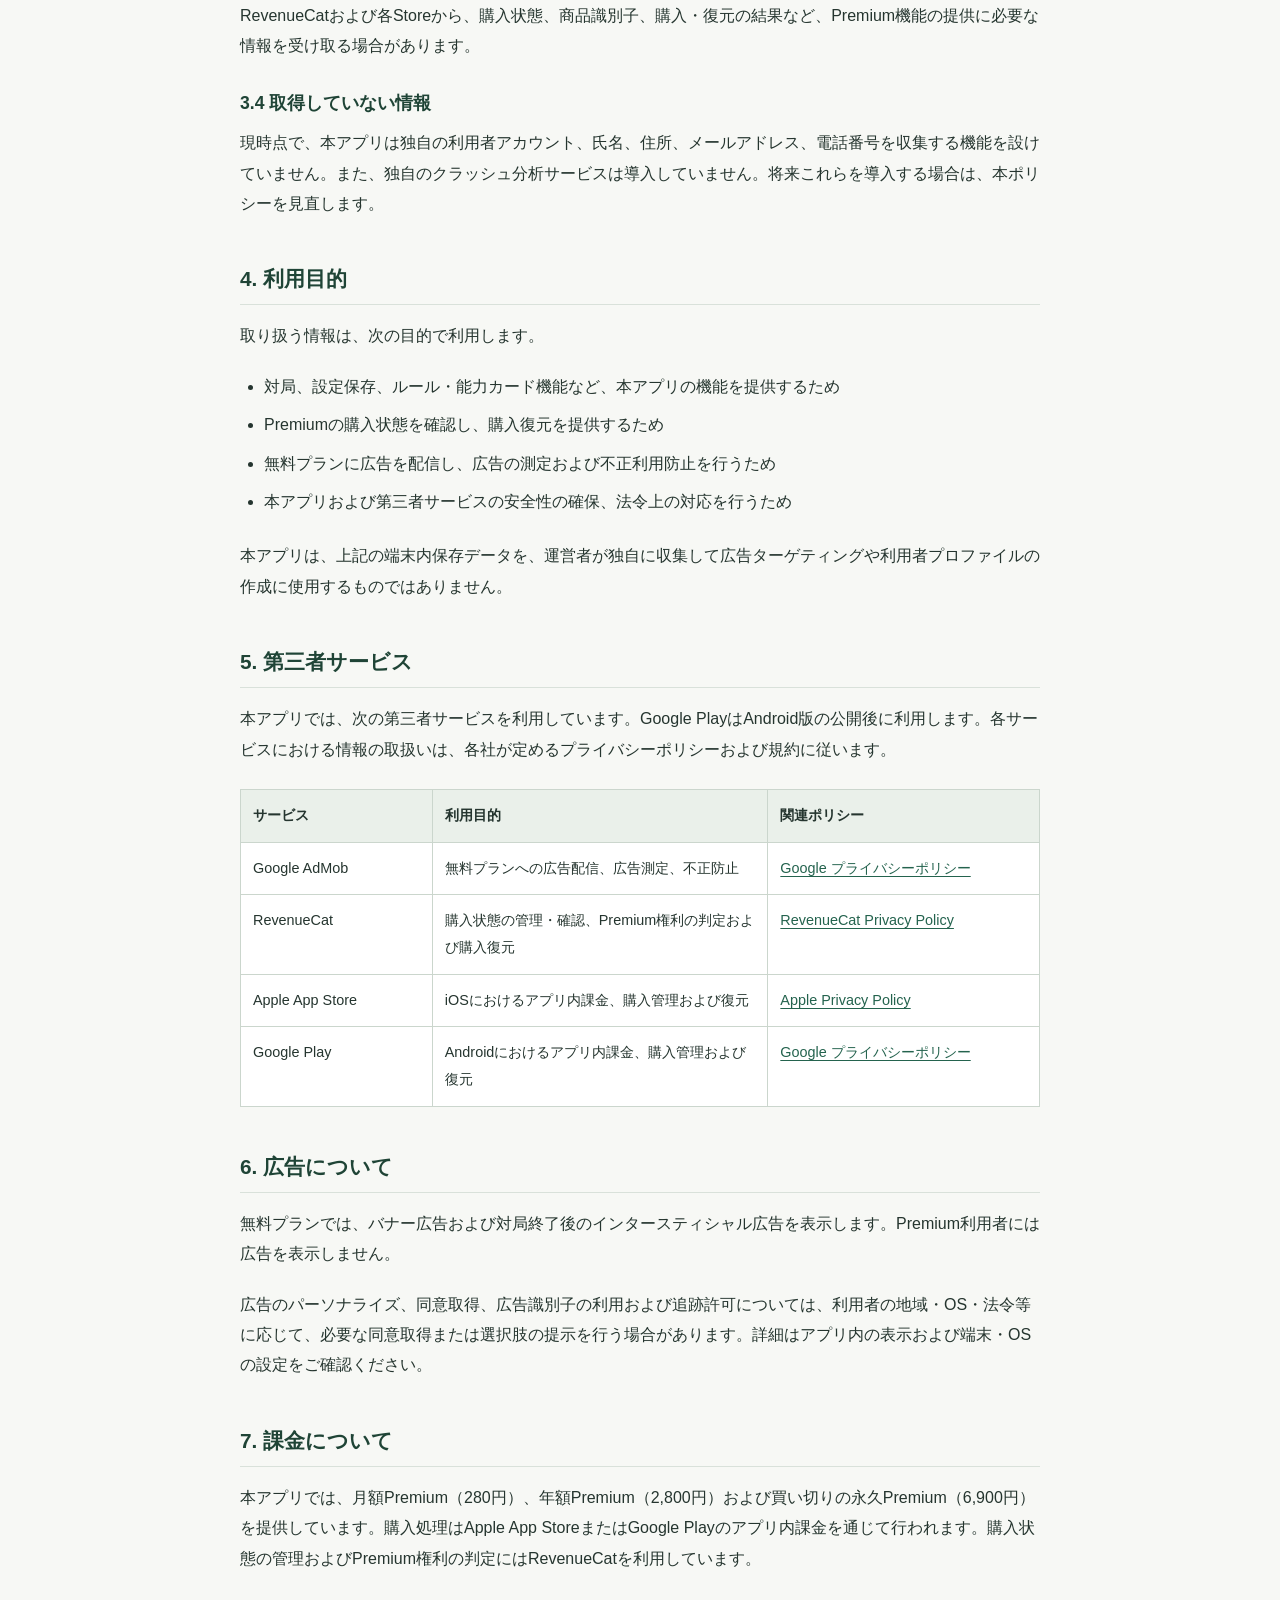
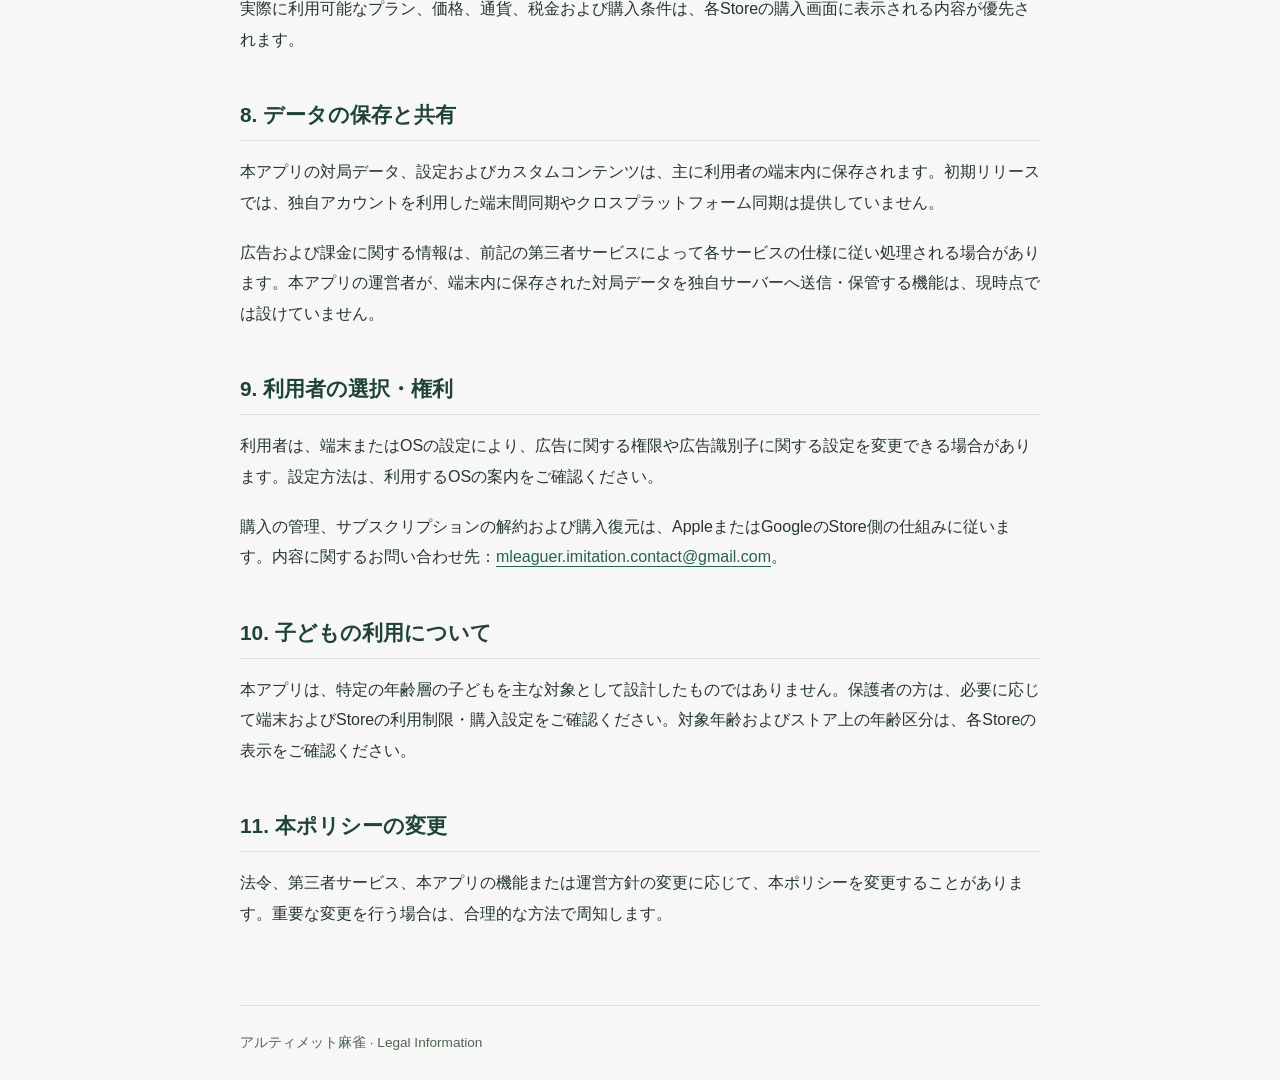
==== commit 618a0380: "更新" ====
--- a/privacy.html
+++ b/privacy.html
@@ -1,5 +1,6 @@
 <!DOCTYPE html>
 <html lang="ja">
+
 <head>
   <meta charset="utf-8">
   <meta name="viewport" content="width=device-width, initial-scale=1">
@@ -7,6 +8,7 @@
   <meta name="description" content="アルティメット麻雀のプライバシーポリシー。利用者情報の取扱い、広告、課金および第三者サービスについてご案内します。">
   <link rel="stylesheet" href="styles.css">
 </head>
+
 <body>
   <a class="skip-link" href="#main">本文へスキップ</a>
   <header class="site-header">
@@ -22,123 +24,162 @@
   </header>
   <main id="main" class="container" tabindex="-1">
     <article class="legal-document">
-<h1>プライバシーポリシー</h1>
+      <h1>プライバシーポリシー</h1>
 
-<h2>1. 運営者・お問い合わせ</h2>
+      <h2>1. 運営者・お問い合わせ</h2>
 
-<ul>
-  <li>運営者名：アルティメット麻雀運営</li>
-  <li>問い合わせ先：<a href="mailto:mleaguer.imitation.contact@gmail.com">mleaguer.imitation.contact@gmail.com</a></li>
-  <li>公開日：2026年11月6日</li>
-  <li>最終更新日：2026年11月6日</li>
-</ul>
+      <ul>
+        <li>運営者名：アルティメット麻雀運営</li>
+        <li>問い合わせ先：<a href="mailto:mleaguer.imitation.contact@gmail.com">mleaguer.imitation.contact@gmail.com</a></li>
+        <li>公開日：2026年11月6日</li>
+        <li>最終更新日：2026年11月6日</li>
+      </ul>
 
-<h2>2. 基本方針</h2>
+      <h2>2. 基本方針</h2>
 
-<p>本プライバシーポリシーは、「アルティメット麻雀」（以下「本アプリ」）における利用者情報の取扱いを説明するものです。</p>
+      <p>本プライバシーポリシーは、「アルティメット麻雀」（以下「本アプリ」）における利用者情報の取扱いを説明するものです。</p>
 
-<p>本アプリは、現時点で独自のアカウント登録機能および独自サーバーへのゲームデータ送信機能を設けていません。対局データや設定の大部分は利用者の端末内に保存されます。一方、広告表示および課金機能の提供にあたり、第三者サービスが利用者情報を取り扱う場合があります。</p>
+      <p>
+        本アプリは、現時点で独自のアカウント登録機能および独自サーバーへのゲームデータ送信機能を設けていません。対局データや設定の大部分は利用者の端末内に保存されます。一方、広告表示および課金機能の提供にあたり、第三者サービスが利用者情報を取り扱う場合があります。
+      </p>
 
-<p>本アプリの初回リリースは日本向けにiOSで先行し、Android版は後日公開予定です。EU向けの配信は予定していません。Google Playに関する記載は、Android版の公開後に適用されます。</p>
+      <p>本アプリの初回リリースは日本向けにiOSで先行し、Android版は後日公開予定です。EU向けの配信は予定していません。Google Playに関する記載は、Android版の公開後に適用されます。</p>
 
-<h2>3. 取り扱う情報</h2>
+      <h2>3. 取り扱う情報</h2>
 
-<h3>3.1 端末内に保存する情報</h3>
+      <h3>3.1 端末内に保存する情報</h3>
 
-<p>本アプリは、アプリ機能の提供のため、主に次の情報を利用者の端末内に保存します。</p>
+      <p>本アプリは、アプリ機能の提供のため、主に次の情報を利用者の端末内に保存します。</p>
 
-<ul>
-  <li>対局中の状態、対局履歴および点数に関する情報</li>
-  <li>通常ルール、プレイヤー名、各種モードの設定</li>
-  <li>特殊ルール、能力カード、インディアン麻雀カードなどの設定および利用者が追加した内容</li>
-  <li>通常ルールの保存済みプリセット</li>
-</ul>
+      <ul>
+        <li>対局中の状態、対局履歴および点数に関する情報</li>
+        <li>通常ルール、プレイヤー名、各種モードの設定</li>
+        <li>アルティメット麻雀ルール、能力カード、インディアン麻雀カードなどの設定および利用者が追加した内容</li>
+        <li>通常ルールの保存済みプリセット</li>
+      </ul>
 
-<p>これらの情報は、本アプリの継続利用・設定復元のために使用します。端末の設定、アプリの削除、OSの仕様またはストレージの消去等により、失われる場合があります。</p>
+      <p>これらの情報は、本アプリの継続利用・設定復元のために使用します。端末の設定、アプリの削除、OSの仕様またはストレージの消去等により、失われる場合があります。</p>
 
-<h3>3.2 広告に関する情報</h3>
+      <h3>3.2 広告に関する情報</h3>
 
-<p>無料プランではGoogle AdMobによる広告を表示します。Google AdMobが、広告配信・測定・不正防止のため、端末情報、広告識別子、IPアドレス、広告表示・クリック等に関する情報を取り扱うことがあります。取り扱う情報の範囲は、端末のOS、地域、広告設定およびGoogleの仕様により異なります。</p>
+      <p>無料プランではGoogle AdMobによる広告を表示します。Google
+        AdMobが、広告配信・測定・不正防止のため、端末情報、広告識別子、IPアドレス、広告表示・クリック等に関する情報を取り扱うことがあります。取り扱う情報の範囲は、端末のOS、地域、広告設定およびGoogleの仕様により異なります。
+      </p>
 
-<h3>3.3 購入・Premium状態に関する情報</h3>
+      <h3>3.3 購入・Premium状態に関する情報</h3>
 
-<p>Premium機能の購入・復元には、Apple App StoreまたはGoogle Playのアプリ内課金を利用します。本アプリの運営者は、クレジットカード番号その他の決済情報を直接取得しません。</p>
+      <p>Premium機能の購入・復元には、Apple App StoreまたはGoogle Playのアプリ内課金を利用します。本アプリの運営者は、クレジットカード番号その他の決済情報を直接取得しません。</p>
 
-<p>購入状態の管理・確認、Premium権利の判定および購入復元のため、RevenueCatを利用しています。RevenueCatおよび各Storeから、購入状態、商品識別子、購入・復元の結果など、Premium機能の提供に必要な情報を受け取る場合があります。</p>
+      <p>
+        購入状態の管理・確認、Premium権利の判定および購入復元のため、RevenueCatを利用しています。RevenueCatおよび各Storeから、購入状態、商品識別子、購入・復元の結果など、Premium機能の提供に必要な情報を受け取る場合があります。
+      </p>
 
-<h3>3.4 取得していない情報</h3>
+      <h3>3.4 取得していない情報</h3>
 
-<p>現時点で、本アプリは独自の利用者アカウント、氏名、住所、メールアドレス、電話番号を収集する機能を設けていません。また、独自のクラッシュ分析サービスは導入していません。将来これらを導入する場合は、本ポリシーを見直します。</p>
+      <p>現時点で、本アプリは独自の利用者アカウント、氏名、住所、メールアドレス、電話番号を収集する機能を設けていません。また、独自のクラッシュ分析サービスは導入していません。将来これらを導入する場合は、本ポリシーを見直します。
+      </p>
 
-<h2>4. 利用目的</h2>
+      <h2>4. 利用目的</h2>
 
-<p>取り扱う情報は、次の目的で利用します。</p>
+      <p>取り扱う情報は、次の目的で利用します。</p>
 
-<ul>
-  <li>対局、設定保存、ルール・能力カード機能など、本アプリの機能を提供するため</li>
-  <li>Premiumの購入状態を確認し、購入復元を提供するため</li>
-  <li>無料プランに広告を配信し、広告の測定および不正利用防止を行うため</li>
-  <li>本アプリおよび第三者サービスの安全性の確保、法令上の対応を行うため</li>
-</ul>
+      <ul>
+        <li>対局、設定保存、ルール・能力カード機能など、本アプリの機能を提供するため</li>
+        <li>Premiumの購入状態を確認し、購入復元を提供するため</li>
+        <li>無料プランに広告を配信し、広告の測定および不正利用防止を行うため</li>
+        <li>本アプリおよび第三者サービスの安全性の確保、法令上の対応を行うため</li>
+      </ul>
 
-<p>本アプリは、上記の端末内保存データを、運営者が独自に収集して広告ターゲティングや利用者プロファイルの作成に使用するものではありません。</p>
+      <p>本アプリは、上記の端末内保存データを、運営者が独自に収集して広告ターゲティングや利用者プロファイルの作成に使用するものではありません。</p>
 
-<h2>5. 第三者サービス</h2>
+      <h2>5. 第三者サービス</h2>
 
-<p>本アプリでは、次の第三者サービスを利用しています。Google PlayはAndroid版の公開後に利用します。各サービスにおける情報の取扱いは、各社が定めるプライバシーポリシーおよび規約に従います。</p>
+      <p>本アプリでは、次の第三者サービスを利用しています。Google PlayはAndroid版の公開後に利用します。各サービスにおける情報の取扱いは、各社が定めるプライバシーポリシーおよび規約に従います。</p>
 
-<table>
-  <thead>
-    <tr><th scope="col">サービス</th><th scope="col">利用目的</th><th scope="col">関連ポリシー</th></tr>
-  </thead>
-  <tbody>
+      <table>
+        <thead>
+          <tr>
+            <th scope="col">サービス</th>
+            <th scope="col">利用目的</th>
+            <th scope="col">関連ポリシー</th>
+          </tr>
+        </thead>
+        <tbody>
 
-    <tr><td>Google AdMob</td><td>無料プランへの広告配信、広告測定、不正防止</td><td><a href="https://policies.google.com/privacy" target="_blank" rel="noopener noreferrer">Google プライバシーポリシー</a></td></tr>
+          <tr>
+            <td>Google AdMob</td>
+            <td>無料プランへの広告配信、広告測定、不正防止</td>
+            <td><a href="https://policies.google.com/privacy" target="_blank" rel="noopener noreferrer">Google
+                プライバシーポリシー</a></td>
+          </tr>
 
-    <tr><td>RevenueCat</td><td>購入状態の管理・確認、Premium権利の判定および購入復元</td><td><a href="https://www.revenuecat.com/privacy/" target="_blank" rel="noopener noreferrer">RevenueCat Privacy Policy</a></td></tr>
+          <tr>
+            <td>RevenueCat</td>
+            <td>購入状態の管理・確認、Premium権利の判定および購入復元</td>
+            <td><a href="https://www.revenuecat.com/privacy/" target="_blank" rel="noopener noreferrer">RevenueCat
+                Privacy Policy</a></td>
+          </tr>
 
-    <tr><td>Apple App Store</td><td>iOSにおけるアプリ内課金、購入管理および復元</td><td><a href="https://www.apple.com/legal/privacy/" target="_blank" rel="noopener noreferrer">Apple Privacy Policy</a></td></tr>
+          <tr>
+            <td>Apple App Store</td>
+            <td>iOSにおけるアプリ内課金、購入管理および復元</td>
+            <td><a href="https://www.apple.com/legal/privacy/" target="_blank" rel="noopener noreferrer">Apple Privacy
+                Policy</a></td>
+          </tr>
 
-    <tr><td>Google Play</td><td>Androidにおけるアプリ内課金、購入管理および復元</td><td><a href="https://policies.google.com/privacy" target="_blank" rel="noopener noreferrer">Google プライバシーポリシー</a></td></tr>
+          <tr>
+            <td>Google Play</td>
+            <td>Androidにおけるアプリ内課金、購入管理および復元</td>
+            <td><a href="https://policies.google.com/privacy" target="_blank" rel="noopener noreferrer">Google
+                プライバシーポリシー</a></td>
+          </tr>
 
-  </tbody>
-</table>
+        </tbody>
+      </table>
 
-<h2>6. 広告について</h2>
+      <h2>6. 広告について</h2>
 
-<p>無料プランでは、バナー広告および対局終了後のインタースティシャル広告を表示します。Premium利用者には広告を表示しません。</p>
+      <p>無料プランでは、バナー広告および対局終了後のインタースティシャル広告を表示します。Premium利用者には広告を表示しません。</p>
 
-<p>広告のパーソナライズ、同意取得、広告識別子の利用および追跡許可については、利用者の地域・OS・法令等に応じて、必要な同意取得または選択肢の提示を行う場合があります。詳細はアプリ内の表示および端末・OSの設定をご確認ください。</p>
+      <p>
+        広告のパーソナライズ、同意取得、広告識別子の利用および追跡許可については、利用者の地域・OS・法令等に応じて、必要な同意取得または選択肢の提示を行う場合があります。詳細はアプリ内の表示および端末・OSの設定をご確認ください。
+      </p>
 
-<h2>7. 課金について</h2>
+      <h2>7. 課金について</h2>
 
-<p>本アプリでは、月額Premium（280円）、年額Premium（2,800円）および買い切りの永久Premium（6,900円）を提供しています。購入処理はApple App StoreまたはGoogle Playのアプリ内課金を通じて行われます。購入状態の管理およびPremium権利の判定にはRevenueCatを利用しています。</p>
+      <p>本アプリでは、月額Premium（280円）、年額Premium（2,800円）および買い切りの永久Premium（6,900円）を提供しています。購入処理はApple App StoreまたはGoogle
+        Playのアプリ内課金を通じて行われます。購入状態の管理およびPremium権利の判定にはRevenueCatを利用しています。</p>
 
-<p>実際に利用可能なプラン、価格、通貨、税金および購入条件は、各Storeの購入画面に表示される内容が優先されます。</p>
+      <p>実際に利用可能なプラン、価格、通貨、税金および購入条件は、各Storeの購入画面に表示される内容が優先されます。</p>
 
-<h2>8. データの保存と共有</h2>
+      <h2>8. データの保存と共有</h2>
 
-<p>本アプリの対局データ、設定およびカスタムコンテンツは、主に利用者の端末内に保存されます。初期リリースでは、独自アカウントを利用した端末間同期やクロスプラットフォーム同期は提供していません。</p>
+      <p>本アプリの対局データ、設定およびカスタムコンテンツは、主に利用者の端末内に保存されます。初期リリースでは、独自アカウントを利用した端末間同期やクロスプラットフォーム同期は提供していません。</p>
 
-<p>広告および課金に関する情報は、前記の第三者サービスによって各サービスの仕様に従い処理される場合があります。本アプリの運営者が、端末内に保存された対局データを独自サーバーへ送信・保管する機能は、現時点では設けていません。</p>
+      <p>広告および課金に関する情報は、前記の第三者サービスによって各サービスの仕様に従い処理される場合があります。本アプリの運営者が、端末内に保存された対局データを独自サーバーへ送信・保管する機能は、現時点では設けていません。
+      </p>
 
-<h2>9. 利用者の選択・権利</h2>
+      <h2>9. 利用者の選択・権利</h2>
 
-<p>利用者は、端末またはOSの設定により、広告に関する権限や広告識別子に関する設定を変更できる場合があります。設定方法は、利用するOSの案内をご確認ください。</p>
+      <p>利用者は、端末またはOSの設定により、広告に関する権限や広告識別子に関する設定を変更できる場合があります。設定方法は、利用するOSの案内をご確認ください。</p>
 
-<p>購入の管理、サブスクリプションの解約および購入復元は、AppleまたはGoogleのStore側の仕組みに従います。内容に関するお問い合わせ先：<a href="mailto:mleaguer.imitation.contact@gmail.com">mleaguer.imitation.contact@gmail.com</a>。</p>
+      <p>購入の管理、サブスクリプションの解約および購入復元は、AppleまたはGoogleのStore側の仕組みに従います。内容に関するお問い合わせ先：<a
+          href="mailto:mleaguer.imitation.contact@gmail.com">mleaguer.imitation.contact@gmail.com</a>。</p>
 
-<h2>10. 子どもの利用について</h2>
+      <h2>10. 子どもの利用について</h2>
 
-<p>本アプリは、特定の年齢層の子どもを主な対象として設計したものではありません。保護者の方は、必要に応じて端末およびStoreの利用制限・購入設定をご確認ください。対象年齢およびストア上の年齢区分は、各Storeの表示をご確認ください。</p>
+      <p>
+        本アプリは、特定の年齢層の子どもを主な対象として設計したものではありません。保護者の方は、必要に応じて端末およびStoreの利用制限・購入設定をご確認ください。対象年齢およびストア上の年齢区分は、各Storeの表示をご確認ください。
+      </p>
 
-<h2>11. 本ポリシーの変更</h2>
+      <h2>11. 本ポリシーの変更</h2>
 
-<p>法令、第三者サービス、本アプリの機能または運営方針の変更に応じて、本ポリシーを変更することがあります。重要な変更を行う場合は、合理的な方法で周知します。</p>
+      <p>法令、第三者サービス、本アプリの機能または運営方針の変更に応じて、本ポリシーを変更することがあります。重要な変更を行う場合は、合理的な方法で周知します。</p>
     </article>
   </main>
   <footer class="site-footer container">
     <p>アルティメット麻雀 · Legal Information</p>
   </footer>
 </body>
-</html>
+
+</html>
